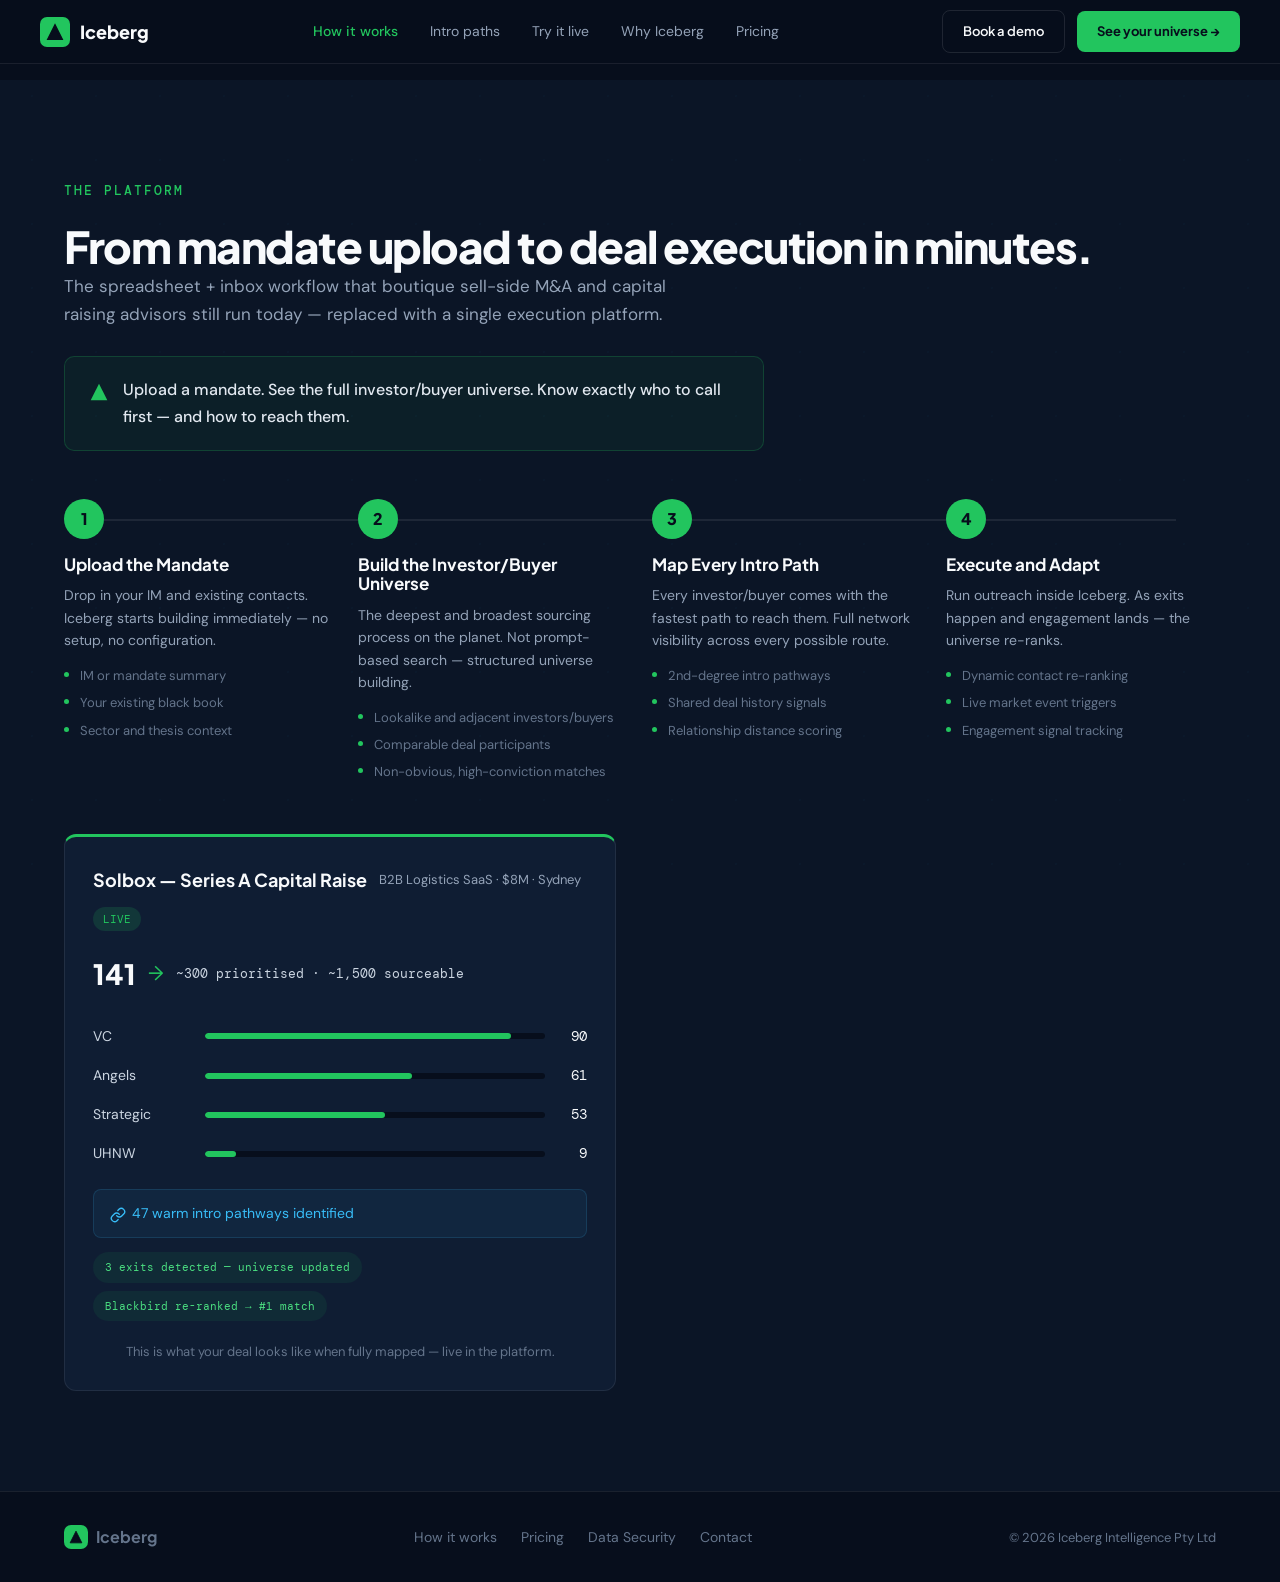
==== how-it-works.html @ 0b75c537 "Add files via upload" ====
<!DOCTYPE html>
<html lang="en">
<head>
<meta charset="UTF-8">
<meta name="viewport" content="width=device-width, initial-scale=1.0">
<title>How It Works — Iceberg</title>
<link rel="preconnect" href="https://fonts.googleapis.com">
<link rel="preconnect" href="https://fonts.gstatic.com" crossorigin>
<link href="https://fonts.googleapis.com/css2?family=Plus+Jakarta+Sans:ital,wght@0,300;0,400;0,500;0,600;0,700;0,800;1,700&family=DM+Sans:wght@300;400;500&family=DM+Mono:wght@400;500&display=swap" rel="stylesheet">
<link rel="stylesheet" href="styles.css">
</head>
<body>

<nav class="nav" id="nav">
  <div class="nav-inner">
    <a href="index.html" class="nav-logo">
      <div class="nav-logo-icon">
        <svg viewBox="0 0 24 24" fill="none" xmlns="http://www.w3.org/2000/svg">
          <path d="M12 2L2 22h20L12 2z" fill="#070E1C" stroke="#070E1C" stroke-width="1.5"/>
          <path d="M12 8L6 20h12L12 8z" fill="#070E1C"/>
        </svg>
      </div>
      Iceberg
    </a>
    <div class="nav-links">
      <a href="how-it-works.html" class="active">How it works</a>
      <a href="intro-paths.html">Intro paths</a>
      <a href="try-it-live.html">Try it live</a>
      <a href="why-iceberg.html">Why Iceberg</a>
      <a href="pricing.html">Pricing</a>
    </div>
    <div class="nav-ctas">
      <a href="#" class="btn-secondary">Book a demo</a>
      <a href="try-it-live.html" class="btn-primary">See your universe &rarr;</a>
    </div>
    <button class="nav-mobile-toggle" onclick="document.getElementById('nav').classList.toggle('mobile-open')">&#9776;</button>
  </div>
</nav>

<div style="padding-top:80px"></div>

<!-- ========== HOW IT WORKS ========== -->
<section class="how-it-works">
  <div class="container">
    <div class="section-label fade-up">THE PLATFORM</div>
    <h2 class="fade-up">From mandate upload to deal execution in minutes.</h2>
    <p class="how-sub fade-up">The spreadsheet + inbox workflow that boutique sell-side M&amp;A and capital raising advisors still run today &mdash; replaced with a single execution platform.</p>
    <div class="core-promise fade-up">
      <span class="core-promise-icon"><svg width="20" height="20" viewBox="0 0 24 24" fill="var(--green)" stroke="none"><polygon points="12,2 2,22 22,22"/></svg></span>
      <p>Upload a mandate. See the full investor/buyer universe. Know exactly who to call first &mdash; and how to reach them.</p>
    </div>
    <div class="steps-row">
      <div class="step-card fade-up">
        <div class="step-num">1</div>
        <h4>Upload the Mandate</h4>
        <p>Drop in your IM and existing contacts. Iceberg starts building immediately &mdash; no setup, no configuration.</p>
        <ul class="step-list">
          <li>IM or mandate summary</li>
          <li>Your existing black book</li>
          <li>Sector and thesis context</li>
        </ul>
      </div>
      <div class="step-card fade-up">
        <div class="step-num">2</div>
        <h4>Build the Investor/Buyer Universe</h4>
        <p>The deepest and broadest sourcing process on the planet. Not prompt-based search &mdash; structured universe building.</p>
        <ul class="step-list">
          <li>Lookalike and adjacent investors/buyers</li>
          <li>Comparable deal participants</li>
          <li>Non-obvious, high-conviction matches</li>
        </ul>
      </div>
      <div class="step-card fade-up">
        <div class="step-num">3</div>
        <h4>Map Every Intro Path</h4>
        <p>Every investor/buyer comes with the fastest path to reach them. Full network visibility across every possible route.</p>
        <ul class="step-list">
          <li>2nd-degree intro pathways</li>
          <li>Shared deal history signals</li>
          <li>Relationship distance scoring</li>
        </ul>
      </div>
      <div class="step-card fade-up">
        <div class="step-num">4</div>
        <h4>Execute and Adapt</h4>
        <p>Run outreach inside Iceberg. As exits happen and engagement lands &mdash; the universe re-ranks.</p>
        <ul class="step-list">
          <li>Dynamic contact re-ranking</li>
          <li>Live market event triggers</li>
          <li>Engagement signal tracking</li>
        </ul>
      </div>
    </div>

    <!-- Universe map card + video -->
    <div class="universe-split fade-up">
      <div class="universe-card">
        <div class="universe-card-header">
          <span class="universe-card-title">Solbox &mdash; Series A Capital Raise</span>
          <span class="universe-card-meta">B2B Logistics SaaS &middot; $8M &middot; Sydney</span>
          <span class="badge-live">LIVE</span>
        </div>
        <div class="universe-transform">
          <span class="universe-transform-num">141</span>
          <span class="universe-transform-arrow">&rarr;</span>
          <span class="universe-transform-result">~300 prioritised &middot; ~1,500 sourceable</span>
        </div>
        <div class="universe-table">
          <div class="universe-table-row">
            <span class="universe-table-type">VC</span>
            <div class="universe-table-bar"><div class="universe-table-bar-fill" style="width:90%"></div></div>
            <span class="universe-table-count">90</span>
          </div>
          <div class="universe-table-row">
            <span class="universe-table-type">Angels</span>
            <div class="universe-table-bar"><div class="universe-table-bar-fill" style="width:61%"></div></div>
            <span class="universe-table-count">61</span>
          </div>
          <div class="universe-table-row">
            <span class="universe-table-type">Strategic</span>
            <div class="universe-table-bar"><div class="universe-table-bar-fill" style="width:53%"></div></div>
            <span class="universe-table-count">53</span>
          </div>
          <div class="universe-table-row">
            <span class="universe-table-type">UHNW</span>
            <div class="universe-table-bar"><div class="universe-table-bar-fill" style="width:9%"></div></div>
            <span class="universe-table-count">9</span>
          </div>
        </div>
        <div class="universe-intro-callout"><svg width="16" height="16" viewBox="0 0 24 24" fill="none" stroke="var(--blue)" stroke-width="2" stroke-linecap="round" stroke-linejoin="round" style="display:inline;vertical-align:middle;margin-right:6px;"><path d="M10 13a5 5 0 0 0 7.54.54l3-3a5 5 0 0 0-7.07-7.07l-1.72 1.71"/><path d="M14 11a5 5 0 0 0-7.54-.54l-3 3a5 5 0 0 0 7.07 7.07l1.71-1.71"/></svg>47 warm intro pathways identified</div>
        <div class="universe-chips">
          <span class="universe-chip">3 exits detected &mdash; universe updated</span>
          <span class="universe-chip">Blackbird re-ranked &rarr; #1 match</span>
        </div>
        <p class="universe-card-caption">This is what your deal looks like when fully mapped &mdash; live in the platform.</p>
      </div>
      <div class="universe-split-video">
        <video autoplay muted loop playsinline>
          <source src="https://ik.imagekit.io/2z8yysunx/JRNY/Richard%20Property%20Advisers/Landing%20Page/Iceberg/videoplayback.mp4" type="video/mp4">
        </video>
      </div>
    </div>
  </div>
</section>

<footer class="footer">
  <div class="container">
    <div class="footer-inner">
      <div class="footer-logo">
        <div class="nav-logo-icon">
          <svg viewBox="0 0 24 24" fill="none" xmlns="http://www.w3.org/2000/svg">
            <path d="M12 2L2 22h20L12 2z" fill="#070E1C" stroke="#070E1C" stroke-width="1.5"/>
            <path d="M12 8L6 20h12L12 8z" fill="#070E1C"/>
          </svg>
        </div>
        Iceberg
      </div>
      <div class="footer-links">
        <a href="how-it-works.html">How it works</a>
        <a href="pricing.html">Pricing</a>
        <a href="#">Data Security</a>
        <a href="#">Contact</a>
      </div>
      <div class="footer-copy">&copy; 2026 Iceberg Intelligence Pty Ltd</div>
    </div>
  </div>
</footer>

<script src="main.js"></script>
</body>
</html>
---- styles.css ----
/* ========== RESET & BASE ========== */
*, *::before, *::after { box-sizing: border-box; margin: 0; padding: 0; }
html { scroll-behavior: smooth; }
body {
  font-family: 'DM Sans', sans-serif;
  background: #070E1C;
  color: #E2E8F0;
  font-weight: 400;
  line-height: 1.65;
  overflow-x: hidden;
  -webkit-font-smoothing: antialiased;
}

/* ========== DOT GRID OVERLAY ========== */
body::before {
  content: '';
  position: fixed;
  inset: 0;
  background-image: radial-gradient(rgba(56,189,248,0.025) 1px, transparent 1px);
  background-size: 64px 64px;
  pointer-events: none;
  z-index: 0;
}

/* ========== VARIABLES ========== */
:root {
  --bg-base: #070E1C;
  --bg-800: #0B1526;
  --bg-700: #0F1D33;
  --bg-600: #162640;
  --bg-500: #1E334F;
  --green: #22C55E;
  --green-light: #4ADE80;
  --blue: #38BDF8;
  --text-white: #F8FAFC;
  --text-100: #E2E8F0;
  --text-200: #CBD5E1;
  --text-300: #94A3B8;
  --text-400: #64748B;
  --border: rgba(255,255,255,0.08);
  --border-green: rgba(34,197,94,0.22);
  --max-w: 1200px;
  --section-py: 100px;
}

/* ========== TYPOGRAPHY ========== */
h1, h2, h3, h4, h5 {
  font-family: 'Plus Jakarta Sans', sans-serif;
  color: var(--text-white);
  line-height: 1.15;
}
h1 { font-size: clamp(36px, 5vw, 56px); font-weight: 800; letter-spacing: -2px; }
h2 { font-size: clamp(28px, 3.5vw, 44px); font-weight: 800; letter-spacing: -1.5px; }
h3 { font-size: clamp(20px, 2.5vw, 28px); font-weight: 700; letter-spacing: -1px; }
h4 { font-size: 20px; font-weight: 700; }

.section-label {
  font-family: 'DM Mono', monospace;
  font-size: 13px;
  font-weight: 500;
  letter-spacing: 2px;
  color: var(--green);
  text-transform: uppercase;
  margin-bottom: 20px;
}

.container {
  max-width: var(--max-w);
  margin: 0 auto;
  padding: 0 24px;
  position: relative;
  z-index: 1;
}

a { color: inherit; text-decoration: none; }

/* ========== BUTTONS ========== */
.btn-primary {
  display: inline-flex;
  align-items: center;
  gap: 8px;
  background: var(--green);
  color: var(--bg-base);
  font-family: 'Plus Jakarta Sans', sans-serif;
  font-weight: 700;
  font-size: 15px;
  padding: 14px 28px;
  border-radius: 8px;
  border: none;
  cursor: pointer;
  transition: background 0.2s, transform 0.15s;
}
.btn-primary:hover { background: var(--green-light); transform: translateY(-1px); }

.btn-secondary {
  display: inline-flex;
  align-items: center;
  gap: 8px;
  background: transparent;
  color: var(--text-white);
  font-family: 'Plus Jakarta Sans', sans-serif;
  font-weight: 600;
  font-size: 15px;
  padding: 14px 28px;
  border-radius: 8px;
  border: 1px solid rgba(255,255,255,0.1);
  cursor: pointer;
  transition: border-color 0.2s, background 0.2s;
}
.btn-secondary:hover { border-color: rgba(255,255,255,0.25); background: rgba(255,255,255,0.04); }

/* ========== ANIMATIONS ========== */
.fade-up {
  opacity: 0;
  transform: translateY(30px);
  transition: opacity 0.7s ease, transform 0.7s ease;
}
.fade-up.visible {
  opacity: 1;
  transform: translateY(0);
}

@keyframes bob {
  0%, 100% { transform: translateY(0); }
  50% { transform: translateY(-6px); }
}
.bob { animation: bob 3s ease-in-out infinite; }

@keyframes scroll-left {
  0% { transform: translateX(0); }
  100% { transform: translateX(-50%); }
}

@keyframes pulse-dots {
  0%, 100% { opacity: 0.3; }
  50% { opacity: 1; }
}

@keyframes build-bar {
  0% { width: 0; }
  100% { width: 85%; }
}

/* ========== 01 — NAV ========== */
.nav {
  position: fixed;
  top: 0;
  left: 0;
  right: 0;
  z-index: 100;
  padding: 0 24px;
  height: 64px;
  display: flex;
  align-items: center;
  background: rgba(7,14,28,0.92);
  backdrop-filter: blur(16px);
  -webkit-backdrop-filter: blur(16px);
  border-bottom: 1px solid var(--border);
  transition: background 0.3s;
}
.nav-inner {
  max-width: var(--max-w);
  margin: 0 auto;
  width: 100%;
  display: flex;
  align-items: center;
  justify-content: space-between;
}
.nav-logo {
  display: flex;
  align-items: center;
  gap: 10px;
  font-family: 'Plus Jakarta Sans', sans-serif;
  font-weight: 800;
  font-size: 18px;
  color: var(--text-white);
}
.nav-logo-icon {
  width: 30px;
  height: 30px;
  background: var(--green);
  border-radius: 7px;
  display: flex;
  align-items: center;
  justify-content: center;
}
.nav-logo-icon svg { width: 18px; height: 18px; }
.nav-links {
  display: flex;
  gap: 32px;
  align-items: center;
}
.nav-links a {
  font-size: 14px;
  font-weight: 400;
  color: var(--text-300);
  transition: color 0.2s;
}
.nav-links a:hover { color: var(--text-white); }
.nav-ctas {
  display: flex;
  gap: 12px;
  align-items: center;
}
.nav-ctas .btn-primary { padding: 10px 20px; font-size: 13px; }
.nav-ctas .btn-secondary { padding: 10px 20px; font-size: 13px; }

.nav-mobile-toggle {
  display: none;
  background: none;
  border: none;
  color: var(--text-white);
  font-size: 24px;
  cursor: pointer;
}

@media (max-width: 900px) {
  .nav-links, .nav-ctas { display: none; }
  .nav-mobile-toggle { display: block; }
  .nav.mobile-open .nav-links,
  .nav.mobile-open .nav-ctas {
    display: flex;
    flex-direction: column;
    position: absolute;
    top: 64px;
    left: 0;
    right: 0;
    background: rgba(7,14,28,0.98);
    padding: 24px;
    border-bottom: 1px solid var(--border);
  }
  .nav.mobile-open .nav-ctas { padding-top: 0; }
}

/* ========== 02 — HERO ========== */
.hero {
  padding: 140px 0 80px;
  position: relative;
  overflow: hidden;
  min-height: 100vh;
  display: flex;
  align-items: center;
}
.hero::before {
  content: '';
  position: absolute;
  top: -200px;
  right: -200px;
  width: 600px;
  height: 600px;
  background: radial-gradient(circle, rgba(56,189,248,0.08) 0%, transparent 70%);
  pointer-events: none;
}
.hero::after {
  content: '';
  position: absolute;
  bottom: -200px;
  left: -200px;
  width: 600px;
  height: 600px;
  background: radial-gradient(circle, rgba(34,197,94,0.06) 0%, transparent 70%);
  pointer-events: none;
}
.hero-grid {
  display: grid;
  grid-template-columns: 1fr 1fr;
  gap: 60px;
  align-items: start;
}
.hero-eyebrow {
  display: inline-flex;
  align-items: center;
  gap: 8px;
  font-family: 'DM Mono', monospace;
  font-size: 13px;
  font-weight: 500;
  color: var(--green);
  border: 1px solid var(--border-green);
  border-radius: 100px;
  padding: 8px 18px;
  margin-bottom: 28px;
}
.hero h1 .green { color: var(--green); }
.hero-brutal {
  border-left: 3px solid var(--green);
  padding-left: 20px;
  margin: 28px 0;
  font-size: 17px;
  font-weight: 500;
  color: var(--text-100);
  line-height: 1.6;
}
.hero-sub {
  color: var(--text-300);
  font-size: 16px;
  margin-bottom: 32px;
  max-width: 520px;
}
.hero-ctas {
  display: flex;
  gap: 16px;
  flex-wrap: wrap;
  margin-bottom: 36px;
}
.hero-stats {
  display: flex;
  gap: 40px;
  border-top: 1px solid var(--border);
  padding-top: 28px;
}
.hero-stat-value {
  font-family: 'Plus Jakarta Sans', sans-serif;
  font-weight: 800;
  font-size: 24px;
  color: var(--green);
}
.hero-stat-label {
  font-size: 13px;
  color: var(--text-400);
  margin-top: 4px;
}

/* Hero video */
.hero-video-wrap {
  background: var(--bg-700);
  border: 1px solid var(--border);
  border-radius: 12px;
  overflow: hidden;
}
.hero-video-chrome {
  display: flex;
  align-items: center;
  gap: 8px;
  padding: 12px 16px;
  background: var(--bg-800);
  border-bottom: 1px solid var(--border);
}
.hero-video-dots {
  display: flex;
  gap: 6px;
}
.hero-video-dots span {
  width: 10px;
  height: 10px;
  border-radius: 50%;
}
.hero-video-dots span:nth-child(1) { background: #EF4444; }
.hero-video-dots span:nth-child(2) { background: #F59E0B; }
.hero-video-dots span:nth-child(3) { background: #22C55E; }
.hero-video-chrome-label {
  font-family: 'DM Mono', monospace;
  font-size: 12px;
  color: var(--text-400);
  margin-left: 8px;
}
.hero-video-embed {
  position: relative;
  padding-bottom: 56.25%;
  height: 0;
}
.hero-video-embed iframe,
.hero-video-embed video {
  position: absolute;
  top: 0;
  left: 0;
  width: 100%;
  height: 100%;
  border: none;
  object-fit: cover;
}
.hero-video-caption {
  padding: 12px 16px;
  font-size: 13px;
  color: var(--text-400);
  background: var(--bg-800);
  border-top: 1px solid var(--border);
}

@media (max-width: 900px) {
  .hero-grid { grid-template-columns: 1fr; }
  .hero-stats { flex-direction: column; gap: 20px; }
  .hero { min-height: auto; padding: 120px 0 60px; }
}

/* ========== 03 — SOCIAL PROOF ========== */
.social-proof {
  background: var(--bg-800);
  padding: 40px 0;
  border-top: 1px solid var(--border);
  border-bottom: 1px solid var(--border);
}
.social-proof-grid {
  display: grid;
  grid-template-columns: repeat(4, 1fr);
  gap: 0;
  text-align: center;
}
.social-proof-item {
  padding: 16px 20px;
  border-right: 1px solid var(--border);
}
.social-proof-item:last-child { border-right: none; }
.social-proof-value {
  font-family: 'Plus Jakarta Sans', sans-serif;
  font-weight: 800;
  font-size: clamp(22px, 3vw, 32px);
  color: var(--green);
  letter-spacing: -1px;
}
.social-proof-label {
  font-size: 14px;
  color: var(--text-300);
  margin-top: 4px;
}

@media (max-width: 768px) {
  .social-proof-grid { grid-template-columns: repeat(2, 1fr); }
  .social-proof-item:nth-child(2) { border-right: none; }
  .social-proof-item:nth-child(1),
  .social-proof-item:nth-child(2) { border-bottom: 1px solid var(--border); }
}

/* ========== 04 — TRUST STRIP ========== */
.trust-strip {
  background: var(--bg-800);
  padding: 32px 0 40px;
  overflow: hidden;
}
.trust-strip-label {
  text-align: center;
  font-size: 20px;
  font-weight: 600;
  color: #ffffff;
  margin-bottom: 24px;
}
.trust-strip-track {
  display: flex;
  gap: 60px;
  animation: scroll-left 25s linear infinite;
  width: max-content;
}
.trust-strip-track span {
  font-family: 'Plus Jakarta Sans', sans-serif;
  font-weight: 600;
  font-size: 18px;
  color: var(--text-400);
  white-space: nowrap;
  opacity: 0.6;
}

/* ========== 05 — DEAL ASSISTANT ========== */
.deal-assistant {
  background: var(--bg-800);
  padding: var(--section-py) 0;
}
.deal-assistant-inner {
  max-width: 780px;
  margin: 0 auto;
  text-align: center;
}
.deal-assistant-inner h2 {
  margin-bottom: 16px;
}
.deal-assistant-sub {
  color: var(--text-200);
  font-size: 17px;
  margin-bottom: 8px;
}
.deal-assistant-note {
  font-size: 14px;
  color: var(--text-400);
  margin-bottom: 32px;
}
.deal-assistant-window {
  background: var(--bg-700);
  border: 1px solid var(--border);
  border-radius: 12px;
  overflow: hidden;
  text-align: left;
}
.deal-assistant-chrome {
  display: flex;
  align-items: center;
  gap: 8px;
  padding: 12px 16px;
  background: var(--bg-base);
  border-bottom: 1px solid var(--border);
}
.deal-assistant-chrome .dots { display: flex; gap: 6px; }
.deal-assistant-chrome .dots span {
  width: 10px; height: 10px; border-radius: 50%;
}
.deal-assistant-chrome .dots span:nth-child(1) { background: #EF4444; }
.deal-assistant-chrome .dots span:nth-child(2) { background: #F59E0B; }
.deal-assistant-chrome .dots span:nth-child(3) { background: #22C55E; }
.deal-assistant-chrome-label {
  font-family: 'DM Mono', monospace;
  font-size: 12px;
  color: var(--text-400);
  margin-left: 8px;
}
.deal-assistant-body {
  padding: 28px 24px;
}
.deal-assistant-body .prompt-label {
  font-family: 'Plus Jakarta Sans', sans-serif;
  font-weight: 700;
  font-size: 16px;
  color: var(--text-white);
  margin-bottom: 4px;
}
.deal-assistant-body .prompt-sub {
  font-size: 14px;
  color: var(--text-300);
  margin-bottom: 16px;
}
.deal-assistant-body textarea {
  width: 100%;
  min-height: 100px;
  background: var(--bg-base);
  border: 1px solid var(--border);
  border-radius: 8px;
  padding: 16px;
  color: var(--text-100);
  font-family: 'DM Sans', sans-serif;
  font-size: 15px;
  resize: vertical;
  outline: none;
  transition: border-color 0.2s;
}
.deal-assistant-body textarea:focus { border-color: var(--border-green); }
.deal-assistant-body textarea::placeholder { color: var(--text-400); }
.deal-chips {
  display: flex;
  gap: 8px;
  flex-wrap: wrap;
  margin: 16px 0 20px;
}
.deal-chip {
  font-family: 'DM Mono', monospace;
  font-size: 12px;
  font-weight: 500;
  padding: 6px 14px;
  border: 1px solid var(--border);
  border-radius: 100px;
  color: var(--text-200);
  cursor: pointer;
  transition: border-color 0.2s, background 0.2s;
  background: transparent;
}
.deal-chip:hover {
  border-color: var(--border-green);
  background: rgba(34,197,94,0.06);
}

/* Deal result */
.deal-result {
  display: none;
  margin-top: 24px;
  padding-top: 24px;
  border-top: 1px solid var(--border);
}
.deal-result.show { display: block; }
.deal-result-header {
  display: flex;
  align-items: center;
  gap: 12px;
  margin-bottom: 16px;
  flex-wrap: wrap;
}
.deal-result-title {
  font-family: 'Plus Jakarta Sans', sans-serif;
  font-weight: 700;
  font-size: 18px;
  color: var(--text-white);
}
.deal-result-meta {
  font-size: 13px;
  color: var(--text-300);
}
.deal-result-badge {
  font-family: 'DM Mono', monospace;
  font-size: 11px;
  padding: 3px 10px;
  border-radius: 100px;
  background: rgba(34,197,94,0.15);
  color: var(--green);
  font-weight: 500;
}
.deal-result-tags {
  display: flex;
  gap: 6px;
  flex-wrap: wrap;
  margin-bottom: 20px;
}
.deal-result-tag {
  font-family: 'DM Mono', monospace;
  font-size: 11px;
  padding: 4px 12px;
  border-radius: 100px;
  background: rgba(56,189,248,0.1);
  color: var(--blue);
}
.deal-result-table {
  width: 100%;
  margin-bottom: 20px;
}
.deal-result-table-row {
  display: flex;
  align-items: center;
  padding: 10px 0;
  border-bottom: 1px solid var(--border);
  gap: 12px;
}
.deal-result-table-type {
  width: 140px;
  font-size: 14px;
  color: var(--text-200);
  flex-shrink: 0;
}
.deal-result-table-bar {
  flex: 1;
  height: 6px;
  background: var(--bg-base);
  border-radius: 3px;
  overflow: hidden;
}
.deal-result-table-bar-fill {
  height: 100%;
  background: var(--green);
  border-radius: 3px;
  transition: width 1s ease;
}
.deal-result-table-count {
  width: 40px;
  text-align: right;
  font-family: 'DM Mono', monospace;
  font-size: 14px;
  color: var(--text-white);
  font-weight: 500;
}
.deal-result-totals {
  display: grid;
  grid-template-columns: repeat(4, 1fr);
  gap: 12px;
  margin-bottom: 20px;
}
.deal-result-total {
  background: var(--bg-base);
  border-radius: 8px;
  padding: 14px;
  text-align: center;
}
.deal-result-total-value {
  font-family: 'Plus Jakarta Sans', sans-serif;
  font-weight: 800;
  font-size: 22px;
  color: var(--text-white);
}
.deal-result-total-value.blue { color: var(--blue); }
.deal-result-total-value.green { color: var(--green); }
.deal-result-total-label {
  font-size: 11px;
  color: var(--text-400);
  margin-top: 4px;
  font-family: 'DM Mono', monospace;
}
.deal-result-note {
  background: rgba(34,197,94,0.06);
  border: 1px solid var(--border-green);
  border-radius: 8px;
  padding: 14px 18px;
  font-size: 14px;
  color: var(--text-200);
  margin-bottom: 20px;
  line-height: 1.6;
}
.deal-result-note strong { color: var(--green); font-weight: 600; }
.deal-result-ctas {
  display: flex;
  gap: 12px;
  flex-wrap: wrap;
}
.deal-loading {
  display: none;
  text-align: center;
  padding: 40px;
  color: var(--text-300);
}
.deal-loading.show { display: block; }
.deal-loading-dots span {
  display: inline-block;
  width: 8px;
  height: 8px;
  border-radius: 50%;
  background: var(--green);
  margin: 0 3px;
  animation: pulse-dots 1.2s ease-in-out infinite;
}
.deal-loading-dots span:nth-child(2) { animation-delay: 0.2s; }
.deal-loading-dots span:nth-child(3) { animation-delay: 0.4s; }

@media (max-width: 600px) {
  .deal-result-totals { grid-template-columns: repeat(2, 1fr); }
}

/* ========== 06 — EASY UPLOAD ========== */
.easy-upload {
  background: var(--bg-800);
  padding: var(--section-py) 0;
  border-top: 1px solid var(--border);
}
.easy-upload-grid {
  display: grid;
  grid-template-columns: 1fr 1fr;
  gap: 60px;
  align-items: center;
}
.upload-mock {
  background: var(--bg-700);
  border: 1px solid var(--border);
  border-radius: 12px;
  overflow: hidden;
  padding: 24px;
}
.upload-zone {
  border: 2px dashed var(--border-green);
  border-radius: 10px;
  padding: 32px;
  text-align: center;
  margin-bottom: 16px;
}
.upload-zone-text {
  color: var(--text-300);
  font-size: 14px;
}
.upload-zone-text strong { color: var(--green); }
.upload-zone-formats {
  font-family: 'DM Mono', monospace;
  font-size: 12px;
  color: var(--text-400);
  margin-top: 8px;
}
.upload-file-row {
  display: flex;
  align-items: center;
  gap: 12px;
  padding: 10px 14px;
  background: var(--bg-base);
  border-radius: 8px;
  margin-bottom: 8px;
  font-size: 13px;
}
.upload-file-icon { color: var(--text-400); }
.upload-file-name { color: var(--text-200); flex: 1; }
.upload-file-check { color: var(--green); font-weight: 700; }
.upload-building {
  display: flex;
  align-items: center;
  gap: 12px;
  padding: 14px;
  background: rgba(34,197,94,0.06);
  border: 1px solid var(--border-green);
  border-radius: 8px;
  margin-top: 12px;
}
.upload-building-bar {
  flex: 1;
  height: 4px;
  background: var(--bg-base);
  border-radius: 2px;
  overflow: hidden;
}
.upload-building-bar-fill {
  height: 100%;
  width: 85%;
  background: var(--green);
  border-radius: 2px;
  animation: build-bar 3s ease-out forwards;
}
.upload-building-text {
  font-family: 'DM Mono', monospace;
  font-size: 12px;
  color: var(--green);
  white-space: nowrap;
}
.upload-building-dots span {
  display: inline-block;
  width: 5px;
  height: 5px;
  border-radius: 50%;
  background: var(--green);
  margin: 0 2px;
  animation: pulse-dots 1.2s ease-in-out infinite;
}
.upload-building-dots span:nth-child(2) { animation-delay: 0.2s; }
.upload-building-dots span:nth-child(3) { animation-delay: 0.4s; }

.easy-upload-brutal {
  border-left: 3px solid var(--green);
  padding-left: 20px;
  margin: 20px 0;
  font-weight: 500;
  color: var(--text-100);
  font-size: 16px;
}
.easy-upload-body {
  color: var(--text-300);
  font-size: 15px;
  margin-bottom: 16px;
}
.easy-upload-steps {
  margin-top: 32px;
  position: relative;
  padding-left: 28px;
}
.easy-upload-steps::before {
  content: '';
  position: absolute;
  left: 10px;
  top: 20px;
  bottom: 20px;
  width: 2px;
  border-left: 2px dashed var(--border);
}
.easy-upload-step {
  margin-bottom: 24px;
  position: relative;
}
.easy-upload-step-icon {
  position: absolute;
  left: -28px;
  top: 0;
  font-size: 20px;
}
.easy-upload-step-title {
  font-family: 'Plus Jakarta Sans', sans-serif;
  font-weight: 700;
  font-size: 15px;
  color: var(--text-white);
  margin-bottom: 4px;
}
.easy-upload-step-desc {
  font-size: 14px;
  color: var(--text-300);
}

@media (max-width: 900px) {
  .easy-upload-grid { grid-template-columns: 1fr; }
}

/* ========== 07 — PROBLEM ========== */
.problem {
  background: var(--bg-base);
  padding: var(--section-py) 0;
}
.problem-grid {
  display: grid;
  grid-template-columns: 1fr 1fr;
  gap: 60px;
  align-items: start;
}
.problem h2 {
  margin-bottom: 24px;
}
.problem h2 .muted {
  font-style: italic;
  color: var(--text-300);
}
.accent-line {
  border-left: 3px solid var(--green);
  background: rgba(34,197,94,0.04);
  padding: 14px 20px;
  margin-bottom: 12px;
  border-radius: 0 8px 8px 0;
  font-weight: 500;
  font-size: 15px;
  color: var(--text-100);
}
.dimmer-context {
  background: var(--bg-700);
  border: 1px solid rgba(255,255,255,0.06);
  border-radius: 8px;
  padding: 18px 20px;
  font-size: 14px;
  color: var(--text-300);
  margin: 24px 0;
}
.problem-conclusion {
  color: var(--text-300);
  font-size: 15px;
  line-height: 1.7;
}

.stat-card {
  background: var(--bg-700);
  border: 1px solid var(--border);
  border-left: 3px solid var(--green);
  border-radius: 8px;
  padding: 24px;
  margin-bottom: 16px;
  transition: border-color 0.3s;
}
.stat-card:hover { border-color: var(--green); }
.stat-card-value {
  font-family: 'Plus Jakarta Sans', sans-serif;
  font-weight: 800;
  font-size: 36px;
  color: var(--green);
  letter-spacing: -1px;
  margin-bottom: 8px;
}
.stat-card-desc {
  font-size: 14px;
  color: var(--text-300);
  line-height: 1.6;
}

@media (max-width: 900px) {
  .problem-grid { grid-template-columns: 1fr; }
}

/* ========== 08 — USE CASES ========== */
.use-cases {
  background: var(--bg-800);
  padding: var(--section-py) 0;
}
.use-cases-grid {
  display: grid;
  grid-template-columns: repeat(3, 1fr);
  gap: 24px;
  margin-top: 40px;
}
.use-case-card {
  background: var(--bg-700);
  border: 1px solid var(--border);
  border-radius: 12px;
  padding: 32px 28px;
  transition: transform 0.3s, box-shadow 0.3s;
  position: relative;
  overflow: hidden;
}
.use-case-card::before {
  content: '';
  position: absolute;
  top: 0;
  left: 0;
  right: 0;
  height: 3px;
  background: transparent;
  transition: background 0.3s;
}
.use-case-card:hover {
  transform: translateY(-4px);
  box-shadow: 0 0 30px rgba(34,197,94,0.08);
}
.use-case-card:hover::before { background: var(--green); }
.use-case-icon { font-size: 28px; margin-bottom: 16px; }
.use-case-card h3 { margin-bottom: 12px; font-size: 20px; }
.use-case-card p {
  font-size: 14px;
  color: var(--text-300);
  line-height: 1.65;
  margin-bottom: 16px;
}
.use-case-tag {
  font-family: 'DM Mono', monospace;
  font-size: 11px;
  padding: 4px 12px;
  border-radius: 100px;
  border: 1px solid var(--border-green);
  color: var(--green);
  display: inline-block;
}

@media (max-width: 900px) {
  .use-cases-grid { grid-template-columns: 1fr; }
}

/* ========== 09 — THE STACK ========== */
.the-stack {
  background: var(--bg-base);
  padding: var(--section-py) 0;
}
.stack-table {
  background: var(--bg-700);
  border: 1px solid var(--border);
  border-radius: 12px;
  overflow: hidden;
  margin-top: 36px;
}
.stack-row {
  display: grid;
  grid-template-columns: 60px 120px 1fr 200px;
  gap: 20px;
  padding: 24px 28px;
  align-items: center;
  border-bottom: 1px solid var(--border);
}
.stack-row:last-child { border-bottom: none; }
.stack-row.highlighted {
  background: rgba(34,197,94,0.05);
  border-top: 1px solid var(--border-green);
  border-bottom: 1px solid var(--border-green);
}
.stack-num {
  font-family: 'DM Mono', monospace;
  font-size: 13px;
  color: var(--text-400);
}
.stack-stage {
  font-family: 'Plus Jakarta Sans', sans-serif;
  font-weight: 700;
  font-size: 15px;
  color: var(--text-white);
}
.stack-desc {
  font-size: 14px;
  color: var(--text-300);
}
.stack-platforms {
  font-family: 'DM Mono', monospace;
  font-size: 13px;
  color: var(--text-400);
  text-align: right;
}
.stack-platforms .iceberg-mark {
  color: var(--green);
  font-weight: 500;
}

@media (max-width: 768px) {
  .stack-row {
    grid-template-columns: 1fr;
    gap: 8px;
  }
  .stack-platforms { text-align: left; }
}

/* ========== 10 — HOW IT WORKS ========== */
.how-it-works {
  background: var(--bg-800);
  padding: var(--section-py) 0;
}
.how-sub {
  color: var(--text-300);
  font-size: 17px;
  margin-bottom: 28px;
  max-width: 640px;
}
.core-promise {
  background: rgba(34,197,94,0.06);
  border: 1px solid var(--border-green);
  border-radius: 10px;
  padding: 20px 24px;
  display: flex;
  align-items: flex-start;
  gap: 14px;
  margin-bottom: 48px;
  max-width: 700px;
}
.core-promise-icon {
  color: var(--green);
  font-size: 20px;
  flex-shrink: 0;
  margin-top: 2px;
}
.core-promise p {
  font-weight: 500;
  font-size: 16px;
  color: var(--text-100);
}

.steps-row {
  display: grid;
  grid-template-columns: repeat(4, 1fr);
  gap: 24px;
  position: relative;
  margin-bottom: 48px;
}
.steps-row::before {
  content: '';
  position: absolute;
  top: 20px;
  left: 40px;
  right: 40px;
  height: 2px;
  background: var(--border);
}
.step-card { position: relative; }
.step-num {
  width: 40px;
  height: 40px;
  border-radius: 50%;
  background: var(--green);
  color: var(--bg-base);
  font-family: 'Plus Jakarta Sans', sans-serif;
  font-weight: 800;
  font-size: 16px;
  display: flex;
  align-items: center;
  justify-content: center;
  margin-bottom: 16px;
  position: relative;
  z-index: 2;
}
.step-card h4 { margin-bottom: 10px; font-size: 17px; }
.step-card p {
  font-size: 14px;
  color: var(--text-300);
  line-height: 1.6;
  margin-bottom: 8px;
}
.step-list {
  list-style: none;
  margin-top: 10px;
}
.step-list li {
  font-size: 13px;
  color: var(--text-400);
  padding: 3px 0;
  padding-left: 16px;
  position: relative;
}
.step-list li::before {
  content: '';
  position: absolute;
  left: 0;
  top: 10px;
  width: 5px;
  height: 5px;
  border-radius: 50%;
  background: var(--green);
}

/* Universe map card */
/* Universe split layout */
.universe-split {
  display: grid;
  grid-template-columns: 1fr 1fr;
  gap: 48px;
  align-items: center;
  margin-top: 48px;
}
.universe-split-video {
  display: flex;
  align-items: center;
  border-radius: 12px;
  overflow: hidden;
}
.universe-split-video video {
  width: 100%;
  height: auto;
  border: none;
  border-radius: 12px;
}
@media (max-width: 900px) {
  .universe-split { grid-template-columns: 1fr; }
}
.universe-card {
  background: var(--bg-700);
  border: 1px solid var(--border);
  border-top: 3px solid var(--green);
  border-radius: 12px;
  padding: 28px;
}
.universe-card-header {
  display: flex;
  align-items: center;
  gap: 12px;
  margin-bottom: 20px;
  flex-wrap: wrap;
}
.universe-card-title {
  font-family: 'Plus Jakarta Sans', sans-serif;
  font-weight: 700;
  font-size: 18px;
  color: var(--text-white);
}
.universe-card-meta {
  font-size: 13px;
  color: var(--text-300);
}
.badge-live {
  font-family: 'DM Mono', monospace;
  font-size: 11px;
  padding: 3px 10px;
  border-radius: 100px;
  background: rgba(34,197,94,0.15);
  color: var(--green);
}
.universe-transform {
  display: flex;
  align-items: center;
  gap: 12px;
  margin-bottom: 20px;
  flex-wrap: wrap;
}
.universe-transform-num {
  font-family: 'Plus Jakarta Sans', sans-serif;
  font-weight: 800;
  font-size: 28px;
  color: var(--text-white);
}
.universe-transform-arrow { color: var(--green); font-size: 20px; }
.universe-transform-result {
  font-family: 'DM Mono', monospace;
  font-size: 13px;
  color: var(--text-200);
}
.universe-table { margin-bottom: 16px; }
.universe-table-row {
  display: flex;
  align-items: center;
  padding: 8px 0;
  gap: 12px;
}
.universe-table-type {
  width: 100px;
  font-size: 14px;
  color: var(--text-200);
}
.universe-table-bar {
  flex: 1;
  height: 6px;
  background: var(--bg-base);
  border-radius: 3px;
  overflow: hidden;
}
.universe-table-bar-fill {
  height: 100%;
  background: var(--green);
  border-radius: 3px;
}
.universe-table-count {
  width: 30px;
  font-family: 'DM Mono', monospace;
  font-size: 14px;
  color: var(--text-white);
  text-align: right;
}
.universe-intro-callout {
  background: rgba(56,189,248,0.06);
  border: 1px solid rgba(56,189,248,0.15);
  border-radius: 8px;
  padding: 12px 16px;
  font-size: 14px;
  color: var(--blue);
  margin-bottom: 14px;
}
.universe-chips {
  display: flex;
  gap: 8px;
  flex-wrap: wrap;
}
.universe-chip {
  font-family: 'DM Mono', monospace;
  font-size: 11px;
  padding: 6px 12px;
  border-radius: 100px;
  background: rgba(34,197,94,0.08);
  color: var(--green-light);
  animation: bob 4s ease-in-out infinite;
}
.universe-chip:nth-child(2) { animation-delay: 1s; }
.universe-card-caption {
  text-align: center;
  font-size: 13px;
  color: var(--text-400);
  margin-top: 20px;
}

@media (max-width: 768px) {
  .steps-row { grid-template-columns: 1fr; }
  .steps-row::before { display: none; }
}

/* ========== 11 — INTRO PATHS ========== */
.intro-paths {
  background: var(--bg-base);
  padding: var(--section-py) 0;
}
.intro-paths-grid {
  display: grid;
  grid-template-columns: 1fr 1fr;
  gap: 60px;
  align-items: start;
}
.intro-paths .brutal-sub {
  border-left: 3px solid var(--green);
  padding-left: 20px;
  font-weight: 600;
  font-size: 16px;
  color: var(--text-100);
  margin: 20px 0;
}
.intro-paths-body {
  font-size: 15px;
  color: var(--text-300);
  line-height: 1.7;
  margin-bottom: 20px;
}
.intro-callout {
  background: rgba(34,197,94,0.06);
  border: 1px solid var(--border-green);
  border-radius: 8px;
  padding: 16px 20px;
  font-size: 14px;
  color: var(--text-200);
  line-height: 1.6;
}

.pathway-card {
  background: var(--bg-700);
  border: 1px solid var(--border);
  border-radius: 10px;
  padding: 20px;
  margin-bottom: 14px;
  transition: border-color 0.3s;
}
.pathway-card.active {
  border-color: rgba(56,189,248,0.3);
  background: var(--bg-600);
}
.pathway-card-header {
  display: flex;
  align-items: center;
  justify-content: space-between;
  margin-bottom: 12px;
}
.pathway-card-name {
  font-family: 'Plus Jakarta Sans', sans-serif;
  font-weight: 700;
  font-size: 15px;
  color: var(--text-white);
}
.pathway-card-role {
  font-size: 13px;
  color: var(--text-300);
}
.pathway-card-score {
  font-family: 'DM Mono', monospace;
  font-size: 14px;
  font-weight: 500;
  color: var(--blue);
  background: rgba(56,189,248,0.1);
  padding: 4px 10px;
  border-radius: 100px;
}
.pathway-card-route {
  background: rgba(56,189,248,0.05);
  border: 1px solid rgba(56,189,248,0.12);
  border-radius: 8px;
  padding: 12px 14px;
  font-size: 13px;
  color: var(--text-200);
  line-height: 1.5;
}
.pathway-footer {
  text-align: center;
  font-family: 'DM Mono', monospace;
  font-size: 13px;
  color: var(--blue);
  margin-top: 16px;
}

@media (max-width: 900px) {
  .intro-paths-grid { grid-template-columns: 1fr; }
}

/* ========== 12 — INTELLIGENCE LAYER ========== */
.intelligence {
  background: var(--bg-800);
  padding: var(--section-py) 0;
}
.intelligence-grid {
  display: grid;
  grid-template-columns: 1fr 1fr;
  gap: 60px;
  align-items: start;
}
.intelligence .brutal-sub {
  border-left: 3px solid var(--green);
  padding-left: 20px;
  font-weight: 600;
  font-size: 16px;
  color: var(--text-100);
  margin: 20px 0;
}
.intelligence-body {
  font-size: 15px;
  color: var(--text-300);
  line-height: 1.7;
  margin-bottom: 16px;
}
.compound-list { margin-top: 24px; }
.compound-item {
  display: flex;
  gap: 12px;
  align-items: flex-start;
  margin-bottom: 16px;
}
.compound-item-icon { font-size: 20px; flex-shrink: 0; }
.compound-item-text {
  font-size: 14px;
  color: var(--text-200);
}

/* Enriched contact card */
.enriched-card {
  background: var(--bg-700);
  border: 1px solid var(--border);
  border-radius: 12px;
  overflow: hidden;
  position: relative;
}
.enriched-card::before {
  content: '';
  position: absolute;
  top: 0;
  left: 0;
  right: 0;
  height: 3px;
  background: linear-gradient(90deg, var(--green), var(--green-light));
}
.enriched-card-header {
  padding: 24px 24px 16px;
  display: flex;
  align-items: center;
  gap: 16px;
}
.enriched-avatar {
  width: 48px;
  height: 48px;
  border-radius: 50%;
  background: linear-gradient(135deg, var(--green), var(--green-light));
  display: flex;
  align-items: center;
  justify-content: center;
  font-family: 'Plus Jakarta Sans', sans-serif;
  font-weight: 800;
  font-size: 16px;
  color: var(--bg-base);
}
.enriched-name {
  font-family: 'Plus Jakarta Sans', sans-serif;
  font-weight: 700;
  font-size: 17px;
  color: var(--text-white);
}
.enriched-role {
  font-size: 13px;
  color: var(--text-300);
}
.enriched-score {
  margin-left: auto;
  font-family: 'DM Mono', monospace;
  font-size: 16px;
  font-weight: 500;
  color: var(--blue);
  background: rgba(56,189,248,0.1);
  padding: 6px 14px;
  border-radius: 100px;
}
.enriched-data-grid {
  display: grid;
  grid-template-columns: repeat(3, 1fr);
  gap: 1px;
  background: var(--border);
  margin: 0 24px;
  border-radius: 8px;
  overflow: hidden;
}
.enriched-data-cell {
  background: var(--bg-700);
  padding: 14px;
}
.enriched-data-label {
  font-family: 'DM Mono', monospace;
  font-size: 10px;
  color: var(--text-400);
  text-transform: uppercase;
  letter-spacing: 1px;
  margin-bottom: 4px;
}
.enriched-data-value {
  font-size: 13px;
  color: var(--text-100);
  font-weight: 500;
}
.enriched-data-value.blue { color: var(--blue); }
.enriched-why {
  margin: 16px 24px 24px;
  background: rgba(34,197,94,0.06);
  border: 1px solid var(--border-green);
  border-radius: 8px;
  padding: 16px;
}
.enriched-why-label {
  font-family: 'DM Mono', monospace;
  font-size: 11px;
  color: var(--green);
  margin-bottom: 8px;
}
.enriched-why-body {
  font-size: 13px;
  color: var(--text-200);
  line-height: 1.6;
}

@media (max-width: 900px) {
  .intelligence-grid { grid-template-columns: 1fr; }
  .enriched-data-grid { grid-template-columns: repeat(2, 1fr); }
}

/* ========== 13 — DYNAMIC RE-RANKING ========== */
.reranking {
  background: var(--bg-base);
  padding: var(--section-py) 0;
}
.reranking-grid {
  display: grid;
  grid-template-columns: 1fr 1fr;
  gap: 60px;
  align-items: start;
}
.reranking .brutal-sub {
  border-left: 3px solid var(--green);
  padding-left: 20px;
  font-weight: 600;
  font-size: 16px;
  color: var(--text-100);
  margin: 20px 0;
}
.reranking-body {
  font-size: 15px;
  color: var(--text-300);
  line-height: 1.7;
  margin-bottom: 24px;
}
.trigger-list { margin-top: 20px; }
.trigger-item {
  display: flex;
  gap: 12px;
  align-items: flex-start;
  margin-bottom: 14px;
}
.trigger-item-icon { font-size: 18px; flex-shrink: 0; }
.trigger-item-text { font-size: 14px; color: var(--text-200); }

/* Ranked feed */
.ranked-feed {
  display: flex;
  flex-direction: column;
  gap: 10px;
}
.ranked-contact {
  background: var(--bg-700);
  border: 1px solid var(--border);
  border-radius: 10px;
  padding: 16px 18px;
  display: flex;
  align-items: center;
  gap: 14px;
  transition: border-color 0.3s;
}
.ranked-contact.top {
  border-color: var(--border-green);
  background: rgba(34,197,94,0.04);
}
.ranked-num {
  font-family: 'Plus Jakarta Sans', sans-serif;
  font-weight: 800;
  font-size: 18px;
  color: var(--text-400);
  width: 28px;
  flex-shrink: 0;
}
.ranked-contact.top .ranked-num { color: var(--green); }
.ranked-info { flex: 1; min-width: 0; }
.ranked-name {
  font-family: 'Plus Jakarta Sans', sans-serif;
  font-weight: 700;
  font-size: 14px;
  color: var(--text-white);
}
.ranked-meta {
  font-size: 12px;
  color: var(--text-400);
  white-space: nowrap;
  overflow: hidden;
  text-overflow: ellipsis;
}
.ranked-signal {
  font-family: 'DM Mono', monospace;
  font-size: 11px;
  padding: 4px 10px;
  border-radius: 100px;
  white-space: nowrap;
  flex-shrink: 0;
}
.ranked-signal.blue { background: rgba(56,189,248,0.12); color: var(--blue); }
.ranked-signal.green { background: rgba(34,197,94,0.12); color: var(--green); }
.ranked-signal.amber { background: rgba(245,158,11,0.12); color: #F59E0B; }
.ranked-more {
  border: 1px dashed var(--border);
  border-radius: 10px;
  padding: 14px;
  text-align: center;
  font-family: 'DM Mono', monospace;
  font-size: 13px;
  color: var(--text-400);
}

@media (max-width: 900px) {
  .reranking-grid { grid-template-columns: 1fr; }
}

/* ========== 14 — NETWORK EFFECT / FOMO ========== */
.fomo {
  background: var(--bg-800);
  padding: var(--section-py) 0;
}
.fomo-grid {
  display: grid;
  grid-template-columns: 1fr 1fr;
  gap: 60px;
  align-items: start;
}
.fomo h2 .green-italic {
  font-style: italic;
  color: var(--green);
}
.fomo-body {
  font-size: 15px;
  color: var(--text-300);
  line-height: 1.7;
  margin-bottom: 16px;
}
.fomo-statement {
  background: var(--bg-600);
  border: 1px solid var(--border-green);
  border-left: 3px solid var(--green);
  border-radius: 8px;
  padding: 20px;
  margin-top: 24px;
  font-weight: 500;
  font-size: 15px;
  color: var(--text-100);
  line-height: 1.6;
}
.fomo-statement .fomo-highlight { color: var(--green); }

.stage-card {
  background: var(--bg-700);
  border: 1px solid var(--border);
  border-radius: 10px;
  padding: 24px;
  margin-bottom: 14px;
}
.stage-card-header {
  display: flex;
  align-items: center;
  gap: 12px;
  margin-bottom: 12px;
}
.stage-icon {
  width: 36px;
  height: 36px;
  border-radius: 50%;
  display: flex;
  align-items: center;
  justify-content: center;
  font-size: 14px;
  font-family: 'DM Mono', monospace;
  font-weight: 500;
  color: var(--bg-base);
}
.stage-icon.s1 { background: rgba(34,197,94,0.3); color: var(--green); }
.stage-icon.s2 { background: rgba(34,197,94,0.65); }
.stage-icon.s3 { background: var(--green); }
.stage-label {
  font-family: 'Plus Jakarta Sans', sans-serif;
  font-weight: 700;
  font-size: 15px;
  color: var(--text-white);
}
.stage-card p {
  font-size: 14px;
  color: var(--text-300);
  line-height: 1.6;
}

@media (max-width: 900px) {
  .fomo-grid { grid-template-columns: 1fr; }
}

/* ========== 15 — WHY ICEBERG ========== */
.why-iceberg {
  background: var(--bg-800);
  padding: var(--section-py) 0;
  border-top: 1px solid var(--border);
}
.why-question {
  font-size: 18px;
  font-style: italic;
  color: var(--text-300);
  margin-bottom: 24px;
  max-width: 700px;
}
.why-iceberg .why-sub {
  font-size: 16px;
  color: var(--text-300);
  margin-bottom: 16px;
  max-width: 700px;
}
.tool-strip {
  display: flex;
  align-items: center;
  gap: 12px;
  flex-wrap: wrap;
  margin-bottom: 40px;
}
.tool-pill {
  font-family: 'DM Mono', monospace;
  font-size: 14px;
  padding: 10px 20px;
  border-radius: 10px;
  border: 1px solid var(--border);
  color: var(--text-400);
  background: var(--bg-700);
  text-decoration: line-through;
  opacity: 0.6;
  transition: opacity 0.3s;
}
.tool-pill:hover {
  opacity: 0.9;
}
.tool-pill.vs {
  border: none;
  background: none;
  color: var(--text-400);
  font-weight: 700;
  font-size: 16px;
  text-decoration: none;
  opacity: 1;
  letter-spacing: 2px;
  text-transform: uppercase;
}
.tool-pill.iceberg {
  border-color: var(--green);
  color: var(--green);
  background: rgba(34,197,94,0.08);
  text-decoration: none;
  opacity: 1;
  font-weight: 600;
  font-size: 16px;
  padding: 12px 28px;
  box-shadow: 0 0 20px rgba(34,197,94,0.15);
}

.comparison-grid {
  display: grid;
  grid-template-columns: 1fr 1fr;
  gap: 28px;
  margin-bottom: 40px;
}
.comparison-card {
  background: var(--bg-700);
  border: 1px solid var(--border);
  border-radius: 16px;
  overflow: hidden;
  transition: transform 0.4s ease, box-shadow 0.4s ease, border-color 0.4s ease;
  position: relative;
}
.comparison-card:hover {
  transform: translateY(-6px);
  box-shadow: 0 20px 50px rgba(0,0,0,0.3);
  border-color: rgba(34,197,94,0.3);
}
.comparison-card-title {
  font-family: 'Plus Jakarta Sans', sans-serif;
  font-weight: 700;
  font-size: 17px;
  color: var(--text-white);
  padding: 22px 24px 14px;
  background: linear-gradient(135deg, rgba(34,197,94,0.04), transparent);
}
.comparison-card-title span { color: var(--text-300); font-weight: 400; font-size: 14px; }
.comparison-columns {
  display: grid;
  grid-template-columns: 1fr 1fr;
}
.comparison-col {
  padding: 18px 22px;
}
.comparison-col.theirs {
  border-right: 1px solid var(--border);
  background: rgba(239,68,68,0.02);
}
.comparison-col-label {
  font-family: 'DM Mono', monospace;
  font-size: 11px;
  letter-spacing: 1.5px;
  color: var(--text-400);
  text-transform: uppercase;
  margin-bottom: 12px;
  padding-bottom: 8px;
  border-bottom: 1px solid var(--border);
}
.comparison-col.theirs .comparison-col-label { color: rgba(239,68,68,0.6); }
.comparison-col.iceberg-col .comparison-col-label { color: var(--green); border-bottom-color: rgba(34,197,94,0.2); }
.comparison-col.iceberg-col {
  background: rgba(34,197,94,0.03);
}
.comparison-col ul {
  list-style: none;
}
.comparison-col ul li {
  font-size: 13px;
  color: var(--text-300);
  padding: 6px 0;
  padding-left: 20px;
  position: relative;
  line-height: 1.55;
}
.comparison-col ul li::before {
  content: '✕';
  position: absolute;
  left: 0;
  top: 6px;
  font-size: 10px;
  color: rgba(239,68,68,0.5);
}
.comparison-col.iceberg-col ul li { color: var(--text-100); font-weight: 500; }
.comparison-col.iceberg-col ul li::before { content: '✓'; color: var(--green); font-weight: 700; font-size: 12px; }
.comparison-punchline {
  padding: 16px 24px;
  border-top: 1px solid rgba(34,197,94,0.15);
  background: rgba(34,197,94,0.04);
  font-size: 14px;
  font-weight: 500;
  color: var(--green);
  display: flex;
  align-items: center;
  gap: 8px;
}

/* ========== DIFF SPLIT (Intro Paths - Cold vs Warm) ========== */
.diff-split {
  display: grid;
  grid-template-columns: 1fr 1fr;
  gap: 60px;
  align-items: center;
}
.diff-split-text .section-label { margin-bottom: 12px; }
.diff-split-text h2 { margin-bottom: 32px; }
.diff-compare-block {
  padding: 20px;
  border-radius: 12px;
  margin-bottom: 20px;
}
.diff-compare-block h4 {
  font-family: 'Plus Jakarta Sans', sans-serif;
  font-size: 15px;
  font-weight: 700;
  margin-bottom: 12px;
}
.diff-compare-block h4 span { color: var(--text-400); font-weight: 400; font-size: 13px; }
.diff-compare-block ul { list-style: none; }
.diff-compare-block ul li {
  font-size: 13px;
  padding: 5px 0;
  padding-left: 20px;
  position: relative;
  line-height: 1.55;
}
.diff-compare-block ul li::before {
  position: absolute;
  left: 0;
  top: 5px;
  font-size: 10px;
}
.diff-cold {
  background: rgba(239,68,68,0.04);
  border: 1px solid rgba(239,68,68,0.1);
}
.diff-cold h4 { color: rgba(239,68,68,0.7); }
.diff-cold ul li { color: var(--text-400); }
.diff-cold ul li::before { content: '✕'; color: rgba(239,68,68,0.5); }
.diff-warm {
  background: rgba(34,197,94,0.04);
  border: 1px solid rgba(34,197,94,0.15);
}
.diff-warm h4 { color: var(--green); }
.diff-warm ul li { color: var(--text-100); font-weight: 500; }
.diff-warm ul li::before { content: '✓'; color: var(--green); font-weight: 700; font-size: 12px; }
.diff-punchline {
  margin-top: 14px;
  padding-top: 14px;
  border-top: 1px solid rgba(34,197,94,0.15);
  font-size: 14px;
  font-weight: 600;
  color: var(--green);
  display: flex;
  align-items: center;
  gap: 8px;
}
.diff-split-visual {
  position: relative;
}
.diff-image-wrap {
  position: relative;
  border-radius: 16px;
  overflow: hidden;
  aspect-ratio: 5/6;
}
.diff-image-wrap img {
  width: 100%;
  height: 100%;
  object-fit: cover;
  display: block;
  filter: brightness(0.6) saturate(0.8);
}
.diff-image-overlay {
  position: absolute;
  inset: 0;
  background: linear-gradient(180deg, rgba(7,14,28,0.3) 0%, rgba(7,14,28,0.7) 100%);
  pointer-events: none;
}
@keyframes float-icon {
  0%, 100% { transform: translateY(0) rotate(0deg); }
  50% { transform: translateY(-16px) rotate(3deg); }
}
.diff-float-icon {
  position: absolute;
  width: 96px;
  height: 96px;
  border-radius: 24px;
  background: rgba(15,29,51,0.92);
  border: 1px solid rgba(255,255,255,0.12);
  backdrop-filter: blur(12px);
  display: flex;
  align-items: center;
  justify-content: center;
  box-shadow: 0 20px 50px rgba(0,0,0,0.5), 0 0 0 1px rgba(34,197,94,0.1), 0 0 30px rgba(34,197,94,0.05);
  animation: float-icon 4s ease-in-out infinite;
  animation-delay: var(--float-delay, 0s);
  z-index: 2;
}
.diff-float-icon svg { width: 44px; height: 44px; }
.diff-float-1 { top: -12%; left: -22%; }
.diff-float-2 { top: 8%; right: -20%; }
.diff-float-3 { top: 45%; left: -24%; }
.diff-float-4 { bottom: 14%; right: -22%; }
.diff-float-5 { bottom: -10%; left: 16%; }
@media (max-width: 900px) {
  .diff-split { grid-template-columns: 1fr; gap: 40px; }
}

/* ========== STORYTELLING COMPARISON SECTIONS ========== */
.story-section {
  padding: 40px 0;
  overflow: hidden;
}
.story-row {
  display: grid;
  grid-template-columns: 1fr 1fr;
  gap: 28px;
}
.story-card {
  background: var(--bg-700);
  border: 1px solid var(--border);
  border-radius: 16px;
  overflow: hidden;
  transition: transform 0.5s cubic-bezier(0.16, 1, 0.3, 1), box-shadow 0.5s ease, border-color 0.5s ease;
}
.story-card:hover {
  transform: translateY(-6px);
  box-shadow: 0 24px 60px rgba(0,0,0,0.35);
  border-color: rgba(34,197,94,0.25);
}
.story-card-header {
  display: flex;
  align-items: center;
  gap: 16px;
  padding: 24px 24px 16px;
  background: linear-gradient(135deg, rgba(34,197,94,0.05), transparent);
}
.story-num-text {
  font-family: 'Plus Jakarta Sans', sans-serif;
  font-size: 36px;
  font-weight: 800;
  background: linear-gradient(135deg, var(--green), var(--blue));
  -webkit-background-clip: text;
  -webkit-text-fill-color: transparent;
  background-clip: text;
  line-height: 1;
  flex-shrink: 0;
}
.story-card-title {
  font-family: 'Plus Jakarta Sans', sans-serif;
  font-size: 18px;
  font-weight: 700;
  color: var(--text-white);
  margin-bottom: 2px;
}
.story-subtitle {
  font-size: 13px;
  color: var(--text-300);
  font-weight: 400;
}
.story-card-columns {
  display: grid;
  grid-template-columns: 1fr 1fr;
}
.story-card-col {
  padding: 16px 20px;
}
.story-card-col.story-theirs {
  border-right: 1px solid var(--border);
  background: rgba(239,68,68,0.02);
}
.story-card-col.story-ours {
  background: rgba(34,197,94,0.03);
}
.story-side-label {
  font-family: 'DM Mono', monospace;
  font-size: 10px;
  letter-spacing: 1.5px;
  text-transform: uppercase;
  margin-bottom: 14px;
  padding-bottom: 8px;
  border-bottom: 1px solid var(--border);
}
.story-theirs .story-side-label {
  color: rgba(239,68,68,0.6);
}
.story-ours .story-side-label {
  color: var(--green);
  border-bottom-color: rgba(34,197,94,0.2);
}
.story-pain-stack,
.story-win-stack {
  display: flex;
  flex-direction: column;
  gap: 0;
}
.story-pain-item,
.story-win-item {
  display: flex;
  align-items: flex-start;
  gap: 10px;
  padding: 8px 0;
  font-size: 13px;
  line-height: 1.55;
  opacity: 0;
  transform: translateY(12px);
  transition: opacity 0.5s ease, transform 0.5s ease;
  transition-delay: calc(var(--delay) * 0.1s);
}
.story-pain-item.visible,
.story-win-item.visible {
  opacity: 1;
  transform: translateY(0);
}
.story-pain-icon {
  color: rgba(239,68,68,0.5);
  font-size: 11px;
  margin-top: 3px;
  flex-shrink: 0;
}
.story-pain-item span:last-child {
  color: var(--text-400);
}
.story-win-icon {
  color: var(--green);
  font-size: 12px;
  font-weight: 700;
  margin-top: 2px;
  flex-shrink: 0;
}
.story-win-item span:last-child {
  color: var(--text-100);
  font-weight: 500;
}
.story-card-punchline {
  padding: 16px 24px;
  border-top: 1px solid rgba(34,197,94,0.15);
  background: rgba(34,197,94,0.04);
  position: relative;
}
.story-card-punchline .story-punchline-line {
  position: absolute;
  top: 0;
  left: 0;
  width: 100%;
  height: 2px;
  background: linear-gradient(90deg, var(--green), transparent);
  transform: scaleX(0);
  transform-origin: left;
  transition: transform 0.8s cubic-bezier(0.16, 1, 0.3, 1);
}
.story-card:hover .story-card-punchline .story-punchline-line {
  transform: scaleX(1);
}
.story-card-punchline p {
  font-size: 14px;
  font-weight: 500;
  color: var(--green);
  line-height: 1.5;
}

@media (max-width: 900px) {
  .story-row { grid-template-columns: 1fr; }
}
@media (max-width: 600px) {
  .story-card-columns { grid-template-columns: 1fr; }
  .story-card-col.story-theirs { border-right: none; border-bottom: 1px solid var(--border); }
}

/* ========== JOURNEY STORYTELLING ========== */
.journey-section {
  padding: 40px 0 80px;
}
.journey-timeline {
  position: relative;
  max-width: 900px;
  margin: 0 auto;
}
.journey-line {
  position: absolute;
  left: 28px;
  top: 0;
  bottom: 0;
  width: 2px;
  background: linear-gradient(180deg, var(--green), var(--blue), var(--green));
  opacity: 0.2;
}
.journey-chapter {
  position: relative;
  padding-left: 80px;
  margin-bottom: 80px;
}
.journey-chapter:last-child { margin-bottom: 0; }
.journey-marker {
  position: absolute;
  left: 8px;
  top: 0;
  width: 42px;
  height: 42px;
  border-radius: 50%;
  background: var(--bg-700);
  border: 2px solid var(--green);
  display: flex;
  align-items: center;
  justify-content: center;
  z-index: 2;
  box-shadow: 0 0 20px rgba(34,197,94,0.2);
  transition: box-shadow 0.5s ease, transform 0.5s ease;
}
.journey-chapter:hover .journey-marker {
  box-shadow: 0 0 40px rgba(34,197,94,0.4);
  transform: scale(1.1);
}
.journey-marker span {
  font-family: 'Plus Jakarta Sans', sans-serif;
  font-weight: 800;
  font-size: 14px;
  background: linear-gradient(135deg, var(--green), var(--blue));
  -webkit-background-clip: text;
  -webkit-text-fill-color: transparent;
  background-clip: text;
}
.journey-content {
  background: var(--bg-700);
  border: 1px solid var(--border);
  border-radius: 16px;
  overflow: hidden;
  transition: border-color 0.5s ease, box-shadow 0.5s ease;
}
.journey-chapter:hover .journey-content {
  border-color: rgba(34,197,94,0.25);
  box-shadow: 0 24px 60px rgba(0,0,0,0.3);
}
.journey-header {
  padding: 28px 32px 20px;
  background: linear-gradient(135deg, rgba(34,197,94,0.06), transparent);
  border-bottom: 1px solid var(--border);
}
.journey-title {
  font-family: 'Plus Jakarta Sans', sans-serif;
  font-size: 22px;
  font-weight: 700;
  color: var(--text-white);
  margin-bottom: 4px;
}
.journey-subtitle {
  font-size: 14px;
  color: var(--text-300);
}
.journey-scene {
  display: grid;
  grid-template-columns: 1fr auto 1fr;
  gap: 0;
  align-items: stretch;
}
.journey-pain {
  padding: 24px;
  background: rgba(239,68,68,0.02);
  border-right: 1px solid var(--border);
}
.journey-win {
  padding: 24px;
  background: rgba(34,197,94,0.03);
}
.journey-scene-label {
  font-family: 'DM Mono', monospace;
  font-size: 10px;
  letter-spacing: 1.5px;
  text-transform: uppercase;
  color: rgba(239,68,68,0.6);
  margin-bottom: 16px;
  padding-bottom: 8px;
  border-bottom: 1px solid var(--border);
}
.journey-win-label {
  color: var(--green) !important;
  border-bottom-color: rgba(34,197,94,0.2) !important;
}
.journey-transform {
  display: flex;
  align-items: center;
  justify-content: center;
  padding: 0 8px;
  background: var(--bg-700);
}
.journey-transform-arrow {
  animation: pulse-arrow 2s ease-in-out infinite;
}
@keyframes pulse-arrow {
  0%, 100% { opacity: 0.5; transform: translateX(0); }
  50% { opacity: 1; transform: translateX(4px); }
}
/* Pain steps */
.journey-pain-sequence {
  display: flex;
  flex-direction: column;
  gap: 10px;
}
.journey-pain-step {
  font-size: 13px;
  color: var(--text-400);
  display: flex;
  align-items: center;
  gap: 8px;
  padding: 6px 0;
  opacity: 0;
  transform: translateX(-12px);
  transition: opacity 0.4s ease, transform 0.4s ease;
  transition-delay: calc(var(--step) * 0.15s);
}
.journey-pain-step.visible {
  opacity: 1;
  transform: translateX(0);
}
.journey-tool-badge {
  display: inline-block;
  padding: 2px 8px;
  border-radius: 4px;
  font-size: 11px;
  font-family: 'DM Mono', monospace;
  background: rgba(255,255,255,0.06);
  border: 1px solid rgba(255,255,255,0.08);
  color: var(--text-300);
  white-space: nowrap;
}
.journey-tool-badge.faded { opacity: 0.4; }
.journey-arrow { color: var(--text-400); font-size: 11px; }
.journey-x {
  color: rgba(239,68,68,0.5);
  font-size: 11px;
  flex-shrink: 0;
}
.journey-pain-result {
  margin-top: 8px;
  padding-top: 10px;
  border-top: 1px dashed rgba(239,68,68,0.15);
  font-size: 12px;
  color: rgba(239,68,68,0.6);
  display: flex;
  flex-direction: column;
  gap: 6px;
}
.journey-gap-bar {
  display: flex;
  gap: 3px;
  height: 6px;
}
.journey-gap-fill {
  flex: 2;
  background: rgba(34,197,94,0.3);
  border-radius: 3px;
}
.journey-gap-missing {
  flex: 1;
  background: rgba(239,68,68,0.2);
  border-radius: 3px;
  position: relative;
}
.journey-gap-missing::after {
  content: '';
  position: absolute;
  inset: 0;
  background: repeating-linear-gradient(45deg, transparent, transparent 2px, rgba(239,68,68,0.1) 2px, rgba(239,68,68,0.1) 4px);
  border-radius: 3px;
}
/* Win cascading bars */
.journey-win-cascade {
  display: flex;
  flex-direction: column;
  gap: 12px;
}
.journey-cascade-layer {
  display: flex;
  flex-direction: column;
  gap: 4px;
  font-size: 13px;
  color: var(--text-100);
  font-weight: 500;
  opacity: 0;
  transform: translateX(20px);
  transition: opacity 0.5s ease, transform 0.5s ease;
  transition-delay: calc(var(--layer) * 0.2s);
}
.journey-cascade-layer.visible {
  opacity: 1;
  transform: translateX(0);
}
.journey-cascade-bar {
  height: 4px;
  background: linear-gradient(90deg, var(--green), var(--blue));
  border-radius: 4px;
  width: 0;
  transition: width 1s cubic-bezier(0.16, 1, 0.3, 1);
  transition-delay: calc(var(--layer) * 0.2s + 0.3s);
}
.journey-cascade-layer.visible .journey-cascade-bar {
  width: var(--width);
}
/* Win items list */
.journey-win-list {
  display: flex;
  flex-direction: column;
  gap: 8px;
}
.journey-win-item {
  font-size: 13px;
  color: var(--text-100);
  font-weight: 500;
  display: flex;
  align-items: flex-start;
  gap: 8px;
  opacity: 0;
  transform: translateY(10px);
  transition: opacity 0.4s ease, transform 0.4s ease;
  transition-delay: calc(var(--delay) * 0.12s);
}
.journey-win-item.visible {
  opacity: 1;
  transform: translateY(0);
}
.journey-check {
  color: var(--green);
  font-weight: 700;
  flex-shrink: 0;
}
/* Expanding universe rings */
.journey-universe-expand {
  position: relative;
  width: 120px;
  height: 120px;
  margin: 0 auto 20px;
}
.journey-ring {
  position: absolute;
  border-radius: 50%;
  border: 1px solid rgba(34,197,94,0.15);
  animation: expand-ring 3s ease-in-out infinite;
}
.journey-ring-1 { inset: 20%; animation-delay: 0s; border-color: rgba(34,197,94,0.3); }
.journey-ring-2 { inset: 8%; animation-delay: 0.5s; border-color: rgba(34,197,94,0.2); }
.journey-ring-3 { inset: -4%; animation-delay: 1s; border-color: rgba(34,197,94,0.1); }
.journey-ring-center {
  position: absolute;
  top: 50%; left: 50%;
  transform: translate(-50%, -50%);
  width: 40px; height: 40px;
  background: var(--bg-700);
  border-radius: 50%;
  display: flex;
  align-items: center;
  justify-content: center;
  border: 2px solid var(--green);
  z-index: 2;
}
@keyframes expand-ring {
  0%, 100% { transform: scale(0.95); opacity: 0.3; }
  50% { transform: scale(1.05); opacity: 1; }
}
/* Intel card for Chapter 03 */
.journey-intel-card {
  background: var(--bg-800);
  border: 1px solid rgba(34,197,94,0.15);
  border-radius: 12px;
  padding: 16px;
  margin-bottom: 16px;
}
.journey-intel-header {
  display: flex;
  align-items: center;
  gap: 12px;
  margin-bottom: 12px;
}
.journey-intel-avatar {
  width: 36px;
  height: 36px;
  border-radius: 50%;
  background: linear-gradient(135deg, var(--green), var(--blue));
  display: flex;
  align-items: center;
  justify-content: center;
  font-size: 12px;
  font-weight: 700;
  color: var(--bg-base);
  flex-shrink: 0;
}
.journey-intel-header strong {
  display: block;
  color: var(--text-white);
  font-size: 14px;
}
.journey-intel-header span {
  font-size: 12px;
  color: var(--text-300);
}
.journey-intel-score {
  margin-left: auto;
  font-family: 'Plus Jakarta Sans', sans-serif;
  font-weight: 800;
  font-size: 20px;
  background: linear-gradient(135deg, var(--green), var(--blue));
  -webkit-background-clip: text;
  -webkit-text-fill-color: transparent;
  background-clip: text;
}
.journey-intel-signals {
  display: flex;
  flex-wrap: wrap;
  gap: 6px;
}
.journey-signal {
  font-size: 11px;
  padding: 3px 8px;
  background: rgba(34,197,94,0.08);
  border: 1px solid rgba(34,197,94,0.12);
  border-radius: 6px;
  color: var(--text-200);
}
/* Compound bar chart for Chapter 04 */
.journey-compound-visual {
  display: flex;
  flex-direction: column;
  gap: 8px;
  margin-bottom: 20px;
}
.journey-compound-bar {
  display: flex;
  align-items: center;
  gap: 10px;
  font-size: 11px;
  color: var(--text-300);
  font-family: 'DM Mono', monospace;
}
.journey-compound-bar span {
  width: 48px;
  flex-shrink: 0;
}
.journey-compound-fill {
  height: 8px;
  background: linear-gradient(90deg, var(--green), var(--blue));
  border-radius: 4px;
  width: 0;
  flex: 1;
  max-width: var(--pct);
  transition: max-width 1.2s cubic-bezier(0.16, 1, 0.3, 1);
  transition-delay: calc(var(--deal) * 0.2s);
}
.journey-compound-visual.visible .journey-compound-fill {
  max-width: var(--pct);
  width: var(--pct);
}
/* Punchline */
.journey-punchline {
  padding: 20px 32px;
  border-top: 1px solid rgba(34,197,94,0.15);
  background: rgba(34,197,94,0.04);
  position: relative;
  overflow: hidden;
}
.journey-punchline-glow {
  position: absolute;
  top: 0; left: -100%;
  width: 100%; height: 2px;
  background: linear-gradient(90deg, transparent, var(--green), transparent);
  animation: glow-sweep 3s ease-in-out infinite;
}
@keyframes glow-sweep {
  0% { left: -100%; }
  100% { left: 100%; }
}
.journey-punchline p {
  font-size: 14px;
  font-weight: 600;
  color: var(--green);
  line-height: 1.5;
}
@media (max-width: 900px) {
  .journey-chapter { padding-left: 60px; }
  .journey-marker { left: 0; width: 36px; height: 36px; }
  .journey-line { left: 17px; }
  .journey-scene { grid-template-columns: 1fr; }
  .journey-pain { border-right: none; border-bottom: 1px solid var(--border); }
  .journey-transform { padding: 12px 0; }
  .journey-transform-arrow { transform: rotate(90deg); }
}
@media (max-width: 600px) {
  .journey-chapter { padding-left: 0; padding-top: 56px; margin-bottom: 48px; }
  .journey-marker { left: 0; top: 0; }
  .journey-line { display: none; }
}

/* ========== INTEGRATIONS TABLE SECTION ========== */
.integrations-section {
  padding: 100px 0;
  background: var(--bg-base);
}
.integrations-intro {
  max-width: 600px;
  margin-bottom: 48px;
}
.integrations-intro h2 {
  margin-bottom: 16px;
}
.integrations-intro h2 span {
  color: var(--blue);
}
.integrations-intro p {
  font-size: 15px;
  color: var(--text-200);
  line-height: 1.7;
}
.integrations-divider {
  display: flex;
  align-items: center;
  gap: 16px;
  margin-bottom: 32px;
  font-family: 'DM Mono', monospace;
  font-size: 11px;
  letter-spacing: 2px;
  color: var(--text-400);
  text-transform: uppercase;
}
.integrations-divider::before,
.integrations-divider::after {
  content: '';
  flex: 1;
  height: 1px;
  background: linear-gradient(90deg, var(--border), transparent);
}
.integrations-divider::after {
  background: linear-gradient(90deg, transparent, var(--border));
}
.integrations-table {
  display: grid;
  grid-template-columns: 1fr 1fr;
  border: 1px solid var(--border);
  border-radius: 12px;
  overflow: hidden;
}
.integrations-col-header {
  padding: 14px 24px;
  font-family: 'DM Mono', monospace;
  font-size: 11px;
  letter-spacing: 1.5px;
  text-transform: uppercase;
  color: var(--text-400);
  background: rgba(255,255,255,0.02);
  border-bottom: 1px solid var(--border);
}
.integrations-col-header:first-child {
  border-right: 1px solid var(--border);
}
.integrations-row {
  display: contents;
}
.integrations-cell {
  padding: 18px 24px;
  border-bottom: 1px solid var(--border);
  transition: background 0.3s ease;
}
.integrations-cell:nth-child(odd) {
  border-right: 1px solid var(--border);
}
.integrations-row:last-child .integrations-cell { border-bottom: none; }
.integrations-row:hover .integrations-cell {
  background: rgba(34,197,94,0.03);
}
.integrations-cell-title {
  font-family: 'Plus Jakarta Sans', sans-serif;
  font-weight: 600;
  font-size: 14px;
  color: var(--text-white);
  display: flex;
  align-items: center;
  gap: 8px;
  margin-bottom: 4px;
}
.integrations-cell-desc {
  font-size: 13px;
  color: var(--text-300);
  line-height: 1.5;
}
.integrations-cell-output-title {
  font-family: 'Plus Jakarta Sans', sans-serif;
  font-weight: 600;
  font-size: 14px;
  color: var(--text-white);
  margin-bottom: 4px;
}
.integrations-cell-output-desc {
  font-size: 13px;
  color: var(--text-300);
  line-height: 1.5;
}
.badge-live-sm {
  display: inline-block;
  padding: 1px 6px;
  border-radius: 4px;
  font-size: 9px;
  font-family: 'DM Mono', monospace;
  font-weight: 500;
  letter-spacing: 0.5px;
  text-transform: uppercase;
  background: rgba(34,197,94,0.15);
  color: var(--green);
  border: 1px solid rgba(34,197,94,0.2);
}
.badge-soon-sm {
  display: inline-block;
  padding: 1px 6px;
  border-radius: 4px;
  font-size: 9px;
  font-family: 'DM Mono', monospace;
  font-weight: 500;
  letter-spacing: 0.5px;
  text-transform: uppercase;
  background: rgba(56,189,248,0.1);
  color: var(--blue);
  border: 1px solid rgba(56,189,248,0.15);
}
.integrations-arrow {
  display: flex;
  align-items: center;
  justify-content: center;
  color: var(--text-400);
  font-size: 16px;
  grid-column: 1 / -1;
}
.integrations-footer {
  margin-top: 24px;
  display: flex;
  align-items: center;
  gap: 10px;
  font-size: 13px;
  color: var(--text-300);
  padding: 14px 20px;
  background: rgba(255,255,255,0.02);
  border: 1px solid var(--border);
  border-radius: 10px;
}
.integrations-footer svg {
  flex-shrink: 0;
}
@media (max-width: 700px) {
  .integrations-table { grid-template-columns: 1fr; }
  .integrations-col-header:first-child { border-right: none; }
  .integrations-cell:nth-child(odd) { border-right: none; }
}

/* ========== FAQ SECTION ========== */
.faq-section {
  padding: 100px 0;
}
.faq-grid {
  max-width: 800px;
  margin: 40px auto 0;
}
.faq-item {
  border-bottom: 1px solid var(--border);
}
.faq-question {
  display: flex;
  align-items: center;
  justify-content: space-between;
  padding: 22px 0;
  cursor: pointer;
  gap: 16px;
  -webkit-user-select: none;
  user-select: none;
}
.faq-question h4 {
  font-family: 'Plus Jakarta Sans', sans-serif;
  font-size: 16px;
  font-weight: 600;
  color: var(--text-white);
  transition: color 0.3s ease;
}
.faq-question:hover h4 {
  color: var(--green);
}
.faq-icon {
  width: 28px;
  height: 28px;
  border-radius: 50%;
  border: 1px solid var(--border);
  display: flex;
  align-items: center;
  justify-content: center;
  flex-shrink: 0;
  transition: transform 0.4s cubic-bezier(0.16, 1, 0.3, 1), border-color 0.3s ease, background 0.3s ease;
}
.faq-icon svg {
  width: 14px;
  height: 14px;
  stroke: var(--text-300);
  stroke-width: 2;
  fill: none;
  transition: stroke 0.3s ease;
}
.faq-item.open .faq-icon {
  transform: rotate(45deg);
  border-color: var(--green);
  background: rgba(34,197,94,0.1);
}
.faq-item.open .faq-icon svg {
  stroke: var(--green);
}
.faq-answer {
  max-height: 0;
  overflow: hidden;
  transition: max-height 0.5s cubic-bezier(0.16, 1, 0.3, 1), opacity 0.4s ease;
  opacity: 0;
}
.faq-item.open .faq-answer {
  max-height: 300px;
  opacity: 1;
}
.faq-answer p {
  padding: 0 0 22px;
  font-size: 14px;
  color: var(--text-300);
  line-height: 1.7;
  max-width: 680px;
}
.faq-split {
  display: grid;
  grid-template-columns: 1fr 1.4fr;
  gap: 60px;
  align-items: start;
}
.faq-split-left {
  position: sticky;
  top: 120px;
}
.faq-split-left .section-label { margin-bottom: 12px; }
.faq-split-left h2 { max-width: 320px; }
.faq-split-right {
  max-width: none;
  margin: 0;
}
@media (max-width: 900px) {
  .faq-split { grid-template-columns: 1fr; gap: 32px; }
  .faq-split-left { position: static; }
}

.net-effect-row {
  display: grid;
  grid-template-columns: repeat(4, 1fr);
  gap: 16px;
}
.net-effect-item {
  background: var(--bg-700);
  border: 1px solid var(--border);
  border-radius: 10px;
  padding: 20px;
}
.net-effect-icon { font-size: 22px; margin-bottom: 10px; }
.net-effect-item h4 {
  font-size: 14px;
  margin-bottom: 6px;
}
.net-effect-item p {
  font-size: 13px;
  color: var(--text-400);
  line-height: 1.5;
}

@media (max-width: 900px) {
  .comparison-grid { grid-template-columns: 1fr; }
  .net-effect-row { grid-template-columns: repeat(2, 1fr); }
}
@media (max-width: 600px) {
  .net-effect-row { grid-template-columns: 1fr; }
}

/* ========== 16 — PRICING ========== */
.pricing {
  background: var(--bg-800);
  padding: var(--section-py) 0 60px;
  border-top: 1px solid var(--border);
}
.pricing-sub {
  font-size: 16px;
  color: var(--text-300);
  max-width: 680px;
  margin-bottom: 40px;
  line-height: 1.7;
}
.pricing-two-col {
  display: grid;
  grid-template-columns: 1.2fr 1fr;
  gap: 40px;
  align-items: start;
}
.pricing-card-large {
  background: var(--bg-700);
  border: 1px solid var(--border);
  border-radius: 16px;
  padding: 36px 32px;
  position: relative;
  transition: border-color 0.4s ease, box-shadow 0.4s ease;
}
.pricing-card-large:hover {
  border-color: rgba(34,197,94,0.2);
  box-shadow: 0 16px 48px rgba(0,0,0,0.2);
}
.pricing-card-large.featured {
  border-color: var(--green);
  box-shadow: 0 0 40px rgba(34,197,94,0.1);
}
.pricing-card-eyebrow {
  font-family: 'DM Mono', monospace;
  font-size: 11px;
  letter-spacing: 1.5px;
  color: var(--green);
  margin-bottom: 8px;
}
.pricing-card-large h3 {
  font-family: 'Plus Jakarta Sans', sans-serif;
  font-size: 24px;
  font-weight: 800;
  color: var(--text-white);
  margin-bottom: 8px;
}
.pricing-card-price {
  font-family: 'Plus Jakarta Sans', sans-serif;
  font-weight: 800;
  font-size: 36px;
  color: var(--text-white);
  margin: 16px 0 8px;
}
.pricing-card-price span {
  font-size: 14px;
  font-weight: 400;
  color: var(--text-400);
}
.pricing-card-note {
  font-size: 13px;
  color: var(--text-400);
  line-height: 1.6;
  margin-bottom: 16px;
}
.pricing-card-detail {
  padding: 24px 0;
}
.pricing-card-detail h4 {
  font-family: 'Plus Jakarta Sans', sans-serif;
  font-size: 16px;
  font-weight: 700;
  color: var(--text-white);
  margin-bottom: 16px;
}
.pricing-card-detail p {
  font-size: 14px;
  color: var(--text-300);
  line-height: 1.7;
  margin-bottom: 12px;
}
.pricing-highlight {
  font-weight: 600;
  color: var(--green);
  font-size: 15px;
}
.pilot-card {
  background: linear-gradient(135deg, var(--bg-700), rgba(34,197,94,0.06));
  border-color: var(--border-green);
}
.pricing-layers {
  display: grid;
  grid-template-columns: 1fr 1fr;
  gap: 28px;
}
.pricing-layer-num {
  font-family: 'Plus Jakarta Sans', sans-serif;
  font-size: 48px;
  font-weight: 800;
  background: linear-gradient(135deg, var(--green), var(--blue));
  -webkit-background-clip: text;
  -webkit-text-fill-color: transparent;
  background-clip: text;
  line-height: 1;
  margin-bottom: 12px;
}
.pricing-layer-desc {
  font-size: 14px;
  color: var(--text-300);
  line-height: 1.6;
  margin-bottom: 16px;
}
.pricing-badge {
  position: absolute;
  top: -12px;
  left: 50%;
  transform: translateX(-50%);
  font-family: 'DM Mono', monospace;
  font-size: 11px;
  padding: 4px 14px;
  border-radius: 100px;
  background: var(--green);
  color: var(--bg-base);
  font-weight: 500;
  white-space: nowrap;
}
.pricing-features {
  list-style: none;
  margin-top: 16px;
  border-top: 1px solid var(--border);
  padding-top: 16px;
}
.pricing-features li {
  font-size: 13px;
  color: var(--text-300);
  padding: 5px 0;
  padding-left: 18px;
  position: relative;
}
.pricing-features li::before {
  content: '✓';
  position: absolute;
  left: 0;
  color: var(--green);
  font-size: 12px;
}
/* Moat / USP section */
.moat-list {
  list-style: none;
  margin-top: 16px;
}
.moat-list li {
  font-size: 15px;
  color: var(--text-200);
  padding: 6px 0 6px 24px;
  position: relative;
  font-weight: 500;
}
.moat-list li::before {
  content: ''; position: absolute; left: 0; top: 12px;
  width: 8px; height: 8px; border-radius: 50%;
  background: var(--green);
}
.moat-visual {
  display: flex;
  flex-direction: column;
  gap: 20px;
}
.moat-card {
  border-radius: 12px;
  padding: 24px;
}
.moat-card-org {
  background: var(--bg-700);
  border: 1px solid var(--border);
}
.moat-card-org p {
  font-size: 14px;
  color: var(--text-400);
  font-style: italic;
}
.moat-card-contact {
  background: rgba(34,197,94,0.04);
  border: 1px solid rgba(34,197,94,0.2);
}
.moat-card-label {
  font-family: 'DM Mono', monospace;
  font-size: 10px;
  letter-spacing: 1.5px;
  text-transform: uppercase;
  margin-bottom: 12px;
}
.moat-card-org .moat-card-label { color: var(--text-400); }
.moat-card-contact .moat-card-label { color: var(--green); }
.moat-contact-row {
  display: flex;
  justify-content: space-between;
  align-items: center;
  margin-bottom: 14px;
}
.moat-contact-row strong {
  font-size: 15px;
  color: var(--text-white);
}
.moat-contact-row span {
  font-size: 12px;
  color: var(--text-300);
}
.moat-contact-details {
  display: flex;
  flex-wrap: wrap;
  gap: 8px 16px;
}
.moat-contact-details span {
  font-size: 12px;
  color: var(--green);
  font-weight: 500;
}

@media (max-width: 900px) {
  .pricing-two-col { grid-template-columns: 1fr; }
  .pricing-layers { grid-template-columns: 1fr; }
}

/* ========== 17 — PILOT CTA (full-width with background) ========== */
.pilot-cta-full {
  position: relative;
  background: url('https://images.unsplash.com/photo-1454165804606-c3d57bc86b40?w=1920&q=80') center/cover no-repeat;
  padding: 100px 0;
  overflow: hidden;
}
.pilot-cta-full-overlay {
  position: absolute;
  inset: 0;
  background: rgba(7, 14, 28, 0.85);
}
.pilot-cta-full-content {
  position: relative;
  z-index: 1;
  text-align: center;
  max-width: 760px;
  margin: 0 auto;
}
.pilot-cta-full-content h2 { margin-bottom: 16px; }
.pilot-cta-full-content p {
  color: var(--text-300);
  font-size: 16px;
  margin-bottom: 8px;
}
.pilot-cta-full-content .clarity {
  font-size: 15px;
  color: var(--text-400);
  margin-bottom: 32px;
}
.pilot-cta-buttons {
  display: flex;
  gap: 16px;
  justify-content: center;
  position: relative;
  flex-wrap: wrap;
}

/* ========== 18 — FOOTER ========== */
.footer {
  background: var(--bg-base);
  border-top: 1px solid var(--border);
  padding: 32px 0;
}
.footer-inner {
  display: flex;
  align-items: center;
  justify-content: space-between;
  flex-wrap: wrap;
  gap: 16px;
}
.footer-logo {
  display: flex;
  align-items: center;
  gap: 8px;
  font-family: 'Plus Jakarta Sans', sans-serif;
  font-weight: 700;
  font-size: 16px;
  color: var(--text-400);
}
.footer-logo .nav-logo-icon {
  width: 24px; height: 24px;
}
.footer-logo .nav-logo-icon svg { width: 14px; height: 14px; }
.footer-links {
  display: flex;
  gap: 24px;
}
.footer-links a {
  font-size: 14px;
  color: var(--text-400);
  transition: color 0.2s;
}
.footer-links a:hover { color: var(--text-white); }
.footer-copy {
  font-size: 13px;
  color: var(--text-400);
}

@media (max-width: 600px) {
  .footer-inner { flex-direction: column; text-align: center; }
}

/* ========== ACTIVE NAV LINK ========== */
.nav-links a.active { color: var(--green); font-weight: 500; }

/* ========== PAGE HEADER (subpages) ========== */
.page-header {
  padding: 140px 0 60px;
  position: relative;
}

/* ========== AIDA HOMEPAGE SECTIONS ========== */
.aida-section {
  padding: var(--section-py) 0;
}
.aida-centered {
  text-align: center;
  max-width: 800px;
  margin: 0 auto 48px;
}
.aida-body {
  font-size: 16px;
  color: var(--text-300);
  line-height: 1.7;
}
.aida-two-col {
  display: grid;
  grid-template-columns: 1fr 1fr;
  gap: 60px;
  align-items: stretch;
}
@media (max-width: 900px) {
  .aida-two-col { grid-template-columns: 1fr; }
}

/* Challenge cards */
.challenge-card {
  display: flex;
  align-items: center;
  gap: 16px;
  background: var(--bg-700);
  border: 1px solid var(--border);
  border-radius: 10px;
  padding: 20px;
  margin-bottom: 12px;
  transition: border-color 0.3s;
}
.challenge-card:hover { border-color: rgba(255,255,255,0.15); }
.challenge-icon {
  font-size: 22px;
  flex-shrink: 0;
  margin-top: 2px;
}
.challenge-card p {
  font-size: 15px;
  color: var(--text-200);
  line-height: 1.5;
}

/* Value cards (3-col) */
.value-grid {
  display: grid;
  grid-template-columns: repeat(3, 1fr);
  gap: 24px;
  margin-top: 48px;
}
.value-card {
  background: var(--bg-700);
  border: 1px solid var(--border);
  border-radius: 12px;
  padding: 32px 28px;
  text-align: center;
  transition: transform 0.3s, border-color 0.3s;
}
.value-card:hover {
  transform: translateY(-4px);
  border-color: var(--border-green);
}
.value-icon {
  font-size: 32px;
  margin-bottom: 16px;
}
.value-card h4 {
  font-size: 18px;
  margin-bottom: 10px;
}
.value-card p {
  font-size: 14px;
  color: var(--text-300);
  line-height: 1.6;
}
@media (max-width: 768px) {
  .value-grid { grid-template-columns: 1fr; }
}

/* How it works grid (3-col) */
.how-grid {
  display: grid;
  grid-template-columns: repeat(3, 1fr);
  gap: 24px;
  margin-top: 48px;
}
.how-card {
  background: var(--bg-700);
  border: 1px solid var(--border);
  border-radius: 12px;
  padding: 32px 28px;
  position: relative;
}
.how-num {
  font-family: 'DM Mono', monospace;
  font-size: 13px;
  font-weight: 500;
  color: var(--green);
  background: rgba(34,197,94,0.1);
  display: inline-block;
  padding: 4px 12px;
  border-radius: 100px;
  margin-bottom: 16px;
}
.how-card h4 {
  font-size: 18px;
  margin-bottom: 10px;
}
.how-card p {
  font-size: 14px;
  color: var(--text-300);
  line-height: 1.65;
}
@media (max-width: 768px) {
  .how-grid { grid-template-columns: 1fr; }
}

/* HOW IT WORKS — split layout */
.how-split {
  display: grid;
  grid-template-columns: 1fr 1fr;
  gap: 48px;
  align-items: stretch;
}
.how-split-left {
  display: flex;
  flex-direction: column;
}
.how-split-left h2 {
  margin-bottom: 32px;
}
.how-steps {
  display: flex;
  flex-direction: column;
  gap: 24px;
}
.how-step {
  display: flex;
  gap: 16px;
  align-items: flex-start;
}
.how-step .how-num {
  margin-bottom: 0;
  flex-shrink: 0;
  margin-top: 2px;
}
.how-step h4 {
  font-size: 17px;
  margin-bottom: 6px;
}
.how-step p {
  font-size: 14px;
  color: var(--text-300);
  line-height: 1.65;
}
.how-split-video {
  display: flex;
  align-items: center;
  border-radius: 12px;
  overflow: hidden;
}
.how-split-video video {
  width: 100%;
  height: auto;
  border: none;
  border-radius: 12px;
}
@media (max-width: 900px) {
  .how-split { grid-template-columns: 1fr; }
  .how-split-video { aspect-ratio: 16/9; position: relative; }
}

/* Impact grid (4-col) */
.impact-grid {
  display: grid;
  grid-template-columns: repeat(4, 1fr);
  gap: 20px;
  margin-top: 48px;
}
.impact-card {
  background: var(--bg-700);
  border: 1px solid var(--border);
  border-left: 3px solid var(--green);
  border-radius: 8px;
  padding: 24px;
}
.impact-value {
  font-family: 'Plus Jakarta Sans', sans-serif;
  font-weight: 800;
  font-size: 32px;
  color: var(--green);
  letter-spacing: -1px;
  margin-bottom: 4px;
}
.impact-label {
  font-family: 'DM Mono', monospace;
  font-size: 12px;
  color: var(--text-200);
  text-transform: uppercase;
  letter-spacing: 0.5px;
  margin-bottom: 8px;
}
.impact-card p {
  font-size: 13px;
  color: var(--text-400);
  line-height: 1.5;
}
@media (max-width: 900px) {
  .impact-grid { grid-template-columns: repeat(2, 1fr); }
}
@media (max-width: 600px) {
  .impact-grid { grid-template-columns: 1fr; }
}

/* Testimonial */
.testimonial-block {
  max-width: 700px;
  margin: 0 auto;
  text-align: center;
}
.testimonial-quote {
  font-family: 'Plus Jakarta Sans', sans-serif;
  font-size: clamp(20px, 2.5vw, 26px);
  font-weight: 600;
  color: var(--text-100);
  line-height: 1.5;
  letter-spacing: -0.5px;
  margin-bottom: 28px;
}
.testimonial-meta {
  display: flex;
  align-items: center;
  gap: 12px;
  justify-content: center;
}
.testimonial-avatar {
  width: 40px;
  height: 40px;
  border-radius: 50%;
  background: linear-gradient(135deg, var(--green), var(--green-light));
  display: flex;
  align-items: center;
  justify-content: center;
  color: var(--bg-base);
  font-size: 16px;
}
.testimonial-name {
  font-family: 'Plus Jakarta Sans', sans-serif;
  font-weight: 700;
  font-size: 14px;
  color: var(--text-white);
}
.testimonial-role {
  font-size: 13px;
  color: var(--text-400);
}

/* Benefit items — vertically center in right column */
.aida-two-col > .fade-up:has(.benefit-item) {
  display: flex;
  flex-direction: column;
  justify-content: center;
}
.benefit-item {
  display: flex;
  align-items: flex-start;
  gap: 14px;
  padding: 14px 0;
  border-bottom: 1px solid var(--border);
  font-size: 15px;
  color: var(--text-200);
  line-height: 1.5;
}
.benefit-item:first-child { padding-top: 0; }
.benefit-item:last-child { border-bottom: none; }
.benefit-check {
  color: var(--green);
  font-weight: 700;
  font-size: 16px;
  flex-shrink: 0;
  margin-top: 1px;
}

/* FOMO split — two-column: text left, video right */
.fomo-split {
  padding: 80px 0;
}
.fomo-split-grid {
  display: grid;
  grid-template-columns: 1fr 1fr;
  gap: 48px;
  align-items: stretch;
}
.fomo-split-text {
  display: flex;
  flex-direction: column;
  justify-content: center;
}
.fomo-split-main {
  font-family: 'Plus Jakarta Sans', sans-serif;
  font-size: 28px;
  font-weight: 700;
  color: #ffffff;
  line-height: 1.45;
  margin-bottom: 20px;
}
.fomo-split-highlight {
  font-family: 'Plus Jakarta Sans', sans-serif;
  font-size: 22px;
  font-weight: 700;
  color: var(--green);
  line-height: 1.45;
}
.fomo-split-video {
  position: relative;
  border-radius: 12px;
  overflow: hidden;
  background: var(--bg-700);
  display: flex;
  align-items: center;
}
.fomo-split-video iframe,
.fomo-split-video video {
  width: 100%;
  height: auto;
  border: none;
  border-radius: 12px;
}
@media (max-width: 900px) {
  .fomo-split-grid { grid-template-columns: 1fr; }
  .fomo-split-video { aspect-ratio: 16/9; position: relative; }
}
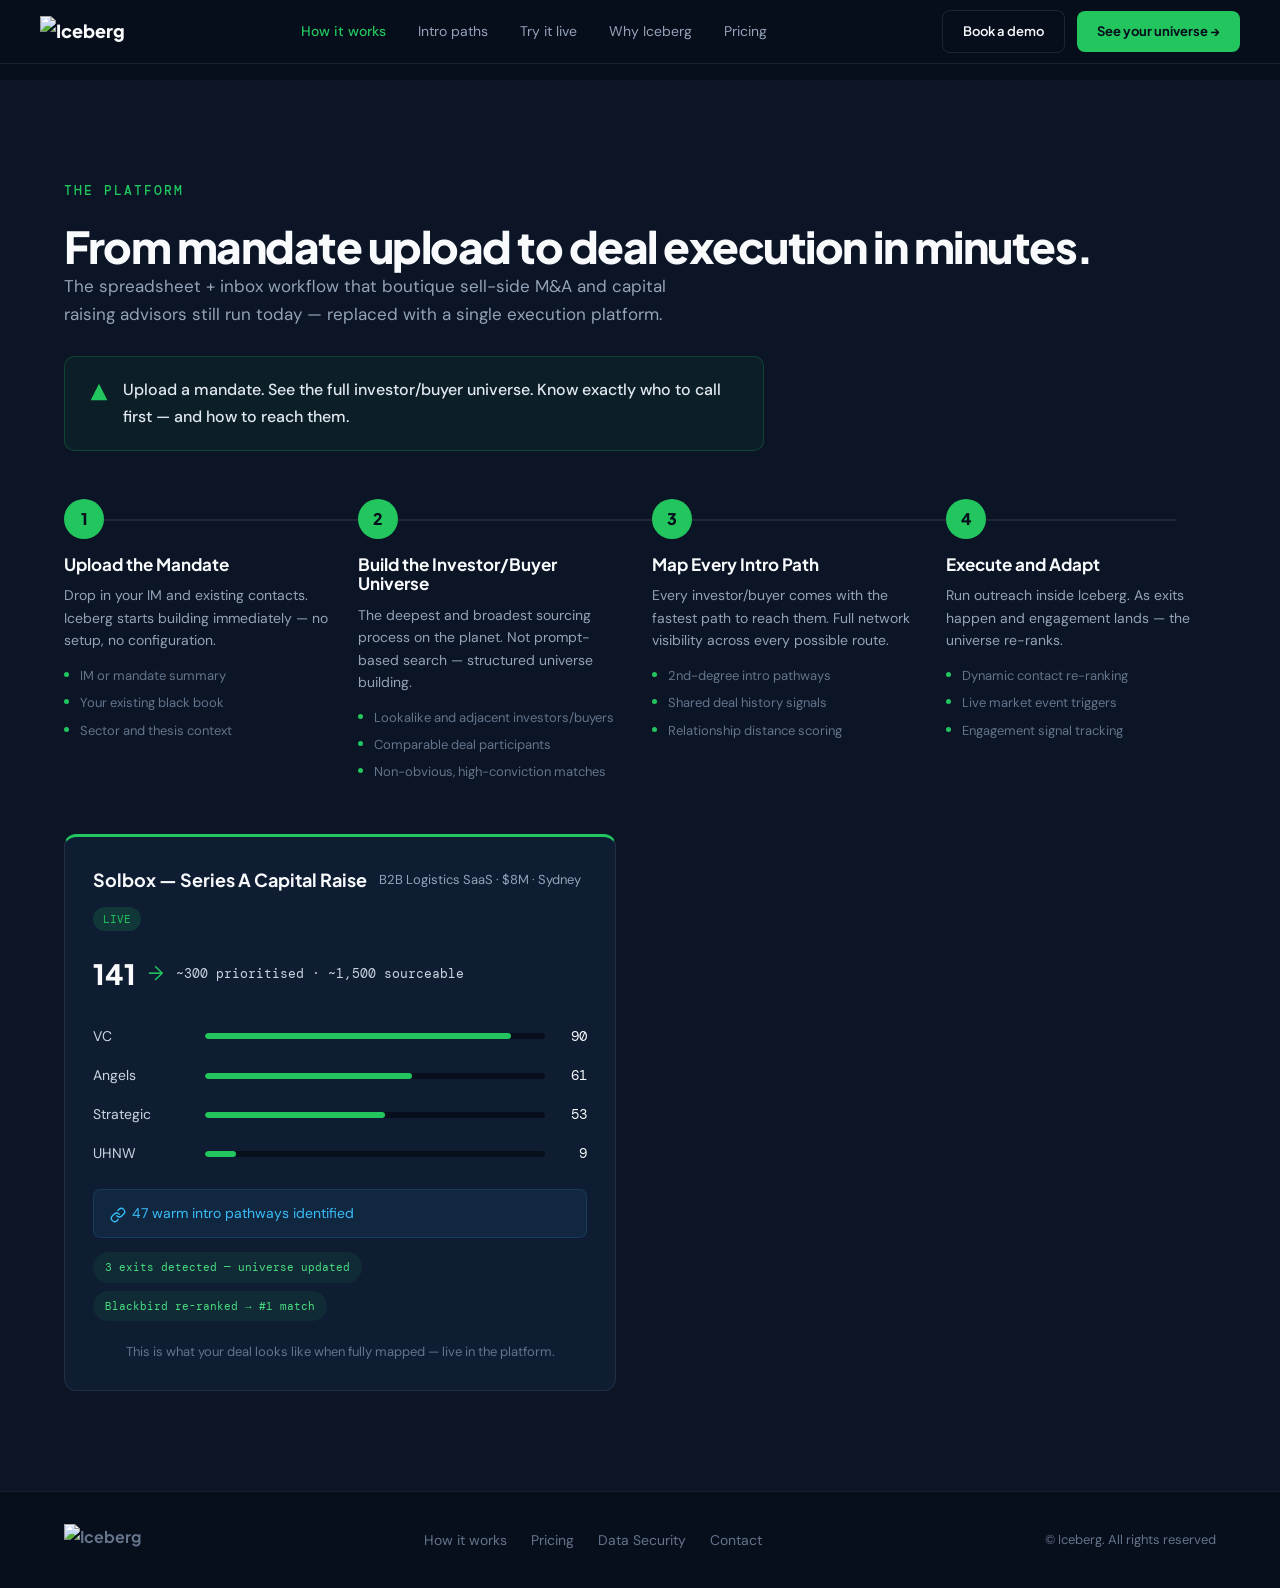
==== commit 1c70206b: "Update logo image and footer copyright text in how-it-works.html" ====
--- a/how-it-works.html
+++ b/how-it-works.html
@@ -14,13 +14,7 @@
 <nav class="nav" id="nav">
   <div class="nav-inner">
     <a href="index.html" class="nav-logo">
-      <div class="nav-logo-icon">
-        <svg viewBox="0 0 24 24" fill="none" xmlns="http://www.w3.org/2000/svg">
-          <path d="M12 2L2 22h20L12 2z" fill="#070E1C" stroke="#070E1C" stroke-width="1.5"/>
-          <path d="M12 8L6 20h12L12 8z" fill="#070E1C"/>
-        </svg>
-      </div>
-      Iceberg
+      <img src="https://ik.imagekit.io/2z8yysunx/JRNY/Richard%20Property%20Advisers/Landing%20Page/Iceberg/Iceberg%20logo.png" alt="Iceberg" style="height:32px;">
     </a>
     <div class="nav-links">
       <a href="how-it-works.html" class="active">How it works</a>
@@ -147,13 +141,7 @@
   <div class="container">
     <div class="footer-inner">
       <div class="footer-logo">
-        <div class="nav-logo-icon">
-          <svg viewBox="0 0 24 24" fill="none" xmlns="http://www.w3.org/2000/svg">
-            <path d="M12 2L2 22h20L12 2z" fill="#070E1C" stroke="#070E1C" stroke-width="1.5"/>
-            <path d="M12 8L6 20h12L12 8z" fill="#070E1C"/>
-          </svg>
-        </div>
-        Iceberg
+        <img src="https://ik.imagekit.io/2z8yysunx/JRNY/Richard%20Property%20Advisers/Landing%20Page/Iceberg/Iceberg%20logo.png" alt="Iceberg" style="height:32px;">
       </div>
       <div class="footer-links">
         <a href="how-it-works.html">How it works</a>
@@ -161,7 +149,7 @@
         <a href="#">Data Security</a>
         <a href="#">Contact</a>
       </div>
-      <div class="footer-copy">&copy; 2026 Iceberg Intelligence Pty Ltd</div>
+      <div class="footer-copy">&copy; Iceberg. All rights reserved</div>
     </div>
   </div>
 </footer>
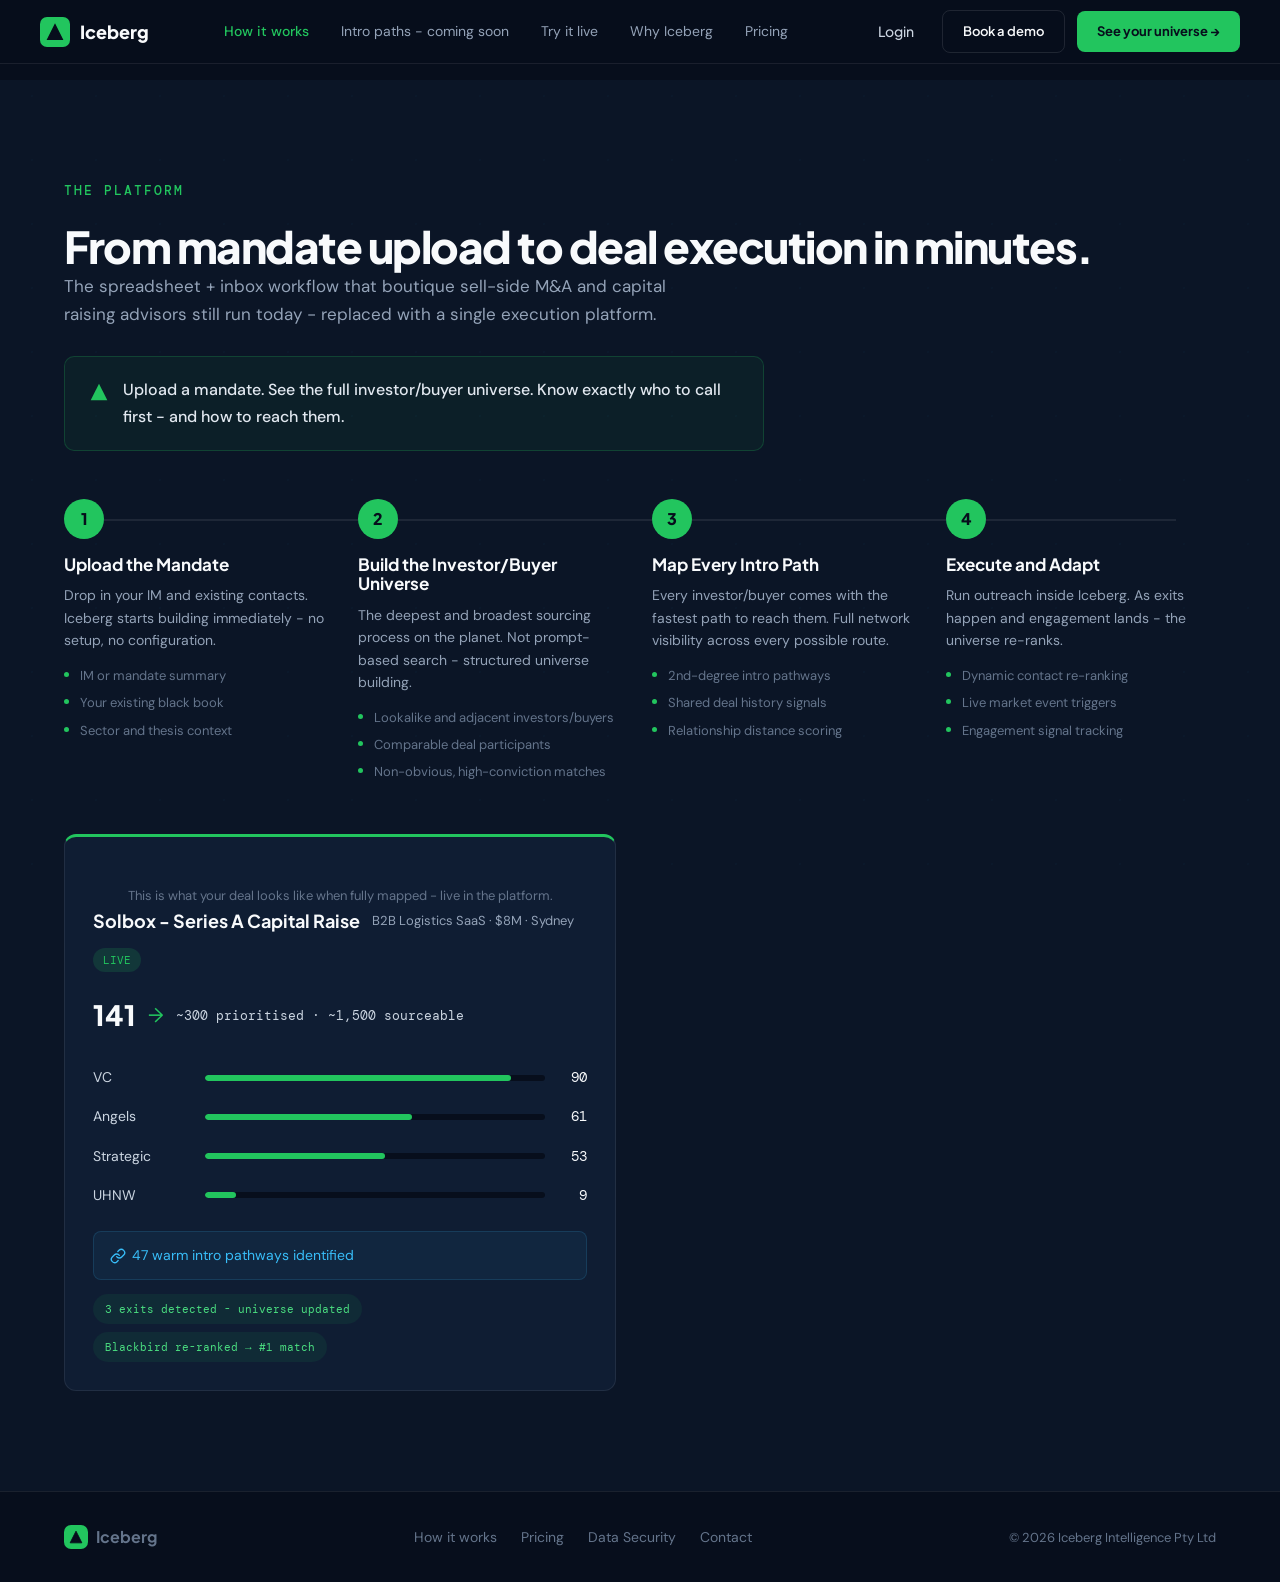
==== commit cf8a4753: "Add files via upload" ====
--- a/how-it-works.html
+++ b/how-it-works.html
@@ -14,16 +14,23 @@
 <nav class="nav" id="nav">
   <div class="nav-inner">
     <a href="index.html" class="nav-logo">
-      <img src="https://ik.imagekit.io/2z8yysunx/JRNY/Richard%20Property%20Advisers/Landing%20Page/Iceberg/Iceberg%20logo.png" alt="Iceberg" style="height:32px;">
+      <div class="nav-logo-icon">
+        <svg viewBox="0 0 24 24" fill="none" xmlns="http://www.w3.org/2000/svg">
+          <path d="M12 2L2 22h20L12 2z" fill="#070E1C" stroke="#070E1C" stroke-width="1.5"/>
+          <path d="M12 8L6 20h12L12 8z" fill="#070E1C"/>
+        </svg>
+      </div>
+      Iceberg
     </a>
     <div class="nav-links">
       <a href="how-it-works.html" class="active">How it works</a>
-      <a href="intro-paths.html">Intro paths</a>
+      <a href="intro-paths.html">Intro paths - coming soon</a>
       <a href="try-it-live.html">Try it live</a>
       <a href="why-iceberg.html">Why Iceberg</a>
       <a href="pricing.html">Pricing</a>
     </div>
     <div class="nav-ctas">
+      <a href="#" class="btn-ghost">Login</a>
       <a href="#" class="btn-secondary">Book a demo</a>
       <a href="try-it-live.html" class="btn-primary">See your universe &rarr;</a>
     </div>
@@ -38,16 +45,16 @@
   <div class="container">
     <div class="section-label fade-up">THE PLATFORM</div>
     <h2 class="fade-up">From mandate upload to deal execution in minutes.</h2>
-    <p class="how-sub fade-up">The spreadsheet + inbox workflow that boutique sell-side M&amp;A and capital raising advisors still run today &mdash; replaced with a single execution platform.</p>
+    <p class="how-sub fade-up">The spreadsheet + inbox workflow that boutique sell-side M&amp;A and capital raising advisors still run today - replaced with a single execution platform.</p>
     <div class="core-promise fade-up">
       <span class="core-promise-icon"><svg width="20" height="20" viewBox="0 0 24 24" fill="var(--green)" stroke="none"><polygon points="12,2 2,22 22,22"/></svg></span>
-      <p>Upload a mandate. See the full investor/buyer universe. Know exactly who to call first &mdash; and how to reach them.</p>
+      <p>Upload a mandate. See the full investor/buyer universe. Know exactly who to call first - and how to reach them.</p>
     </div>
     <div class="steps-row">
       <div class="step-card fade-up">
         <div class="step-num">1</div>
         <h4>Upload the Mandate</h4>
-        <p>Drop in your IM and existing contacts. Iceberg starts building immediately &mdash; no setup, no configuration.</p>
+        <p>Drop in your IM and existing contacts. Iceberg starts building immediately - no setup, no configuration.</p>
         <ul class="step-list">
           <li>IM or mandate summary</li>
           <li>Your existing black book</li>
@@ -57,7 +64,7 @@
       <div class="step-card fade-up">
         <div class="step-num">2</div>
         <h4>Build the Investor/Buyer Universe</h4>
-        <p>The deepest and broadest sourcing process on the planet. Not prompt-based search &mdash; structured universe building.</p>
+        <p>The deepest and broadest sourcing process on the planet. Not prompt-based search - structured universe building.</p>
         <ul class="step-list">
           <li>Lookalike and adjacent investors/buyers</li>
           <li>Comparable deal participants</li>
@@ -77,7 +84,7 @@
       <div class="step-card fade-up">
         <div class="step-num">4</div>
         <h4>Execute and Adapt</h4>
-        <p>Run outreach inside Iceberg. As exits happen and engagement lands &mdash; the universe re-ranks.</p>
+        <p>Run outreach inside Iceberg. As exits happen and engagement lands - the universe re-ranks.</p>
         <ul class="step-list">
           <li>Dynamic contact re-ranking</li>
           <li>Live market event triggers</li>
@@ -89,8 +96,9 @@
     <!-- Universe map card + video -->
     <div class="universe-split fade-up">
       <div class="universe-card">
+        <p class="universe-card-caption">This is what your deal looks like when fully mapped - live in the platform.</p>
         <div class="universe-card-header">
-          <span class="universe-card-title">Solbox &mdash; Series A Capital Raise</span>
+          <span class="universe-card-title">Solbox - Series A Capital Raise</span>
           <span class="universe-card-meta">B2B Logistics SaaS &middot; $8M &middot; Sydney</span>
           <span class="badge-live">LIVE</span>
         </div>
@@ -123,10 +131,9 @@
         </div>
         <div class="universe-intro-callout"><svg width="16" height="16" viewBox="0 0 24 24" fill="none" stroke="var(--blue)" stroke-width="2" stroke-linecap="round" stroke-linejoin="round" style="display:inline;vertical-align:middle;margin-right:6px;"><path d="M10 13a5 5 0 0 0 7.54.54l3-3a5 5 0 0 0-7.07-7.07l-1.72 1.71"/><path d="M14 11a5 5 0 0 0-7.54-.54l-3 3a5 5 0 0 0 7.07 7.07l1.71-1.71"/></svg>47 warm intro pathways identified</div>
         <div class="universe-chips">
-          <span class="universe-chip">3 exits detected &mdash; universe updated</span>
+          <span class="universe-chip">3 exits detected - universe updated</span>
           <span class="universe-chip">Blackbird re-ranked &rarr; #1 match</span>
         </div>
-        <p class="universe-card-caption">This is what your deal looks like when fully mapped &mdash; live in the platform.</p>
       </div>
       <div class="universe-split-video">
         <video autoplay muted loop playsinline>
@@ -141,7 +148,13 @@
   <div class="container">
     <div class="footer-inner">
       <div class="footer-logo">
-        <img src="https://ik.imagekit.io/2z8yysunx/JRNY/Richard%20Property%20Advisers/Landing%20Page/Iceberg/Iceberg%20logo.png" alt="Iceberg" style="height:32px;">
+        <div class="nav-logo-icon">
+          <svg viewBox="0 0 24 24" fill="none" xmlns="http://www.w3.org/2000/svg">
+            <path d="M12 2L2 22h20L12 2z" fill="#070E1C" stroke="#070E1C" stroke-width="1.5"/>
+            <path d="M12 8L6 20h12L12 8z" fill="#070E1C"/>
+          </svg>
+        </div>
+        Iceberg
       </div>
       <div class="footer-links">
         <a href="how-it-works.html">How it works</a>
@@ -149,7 +162,7 @@
         <a href="#">Data Security</a>
         <a href="#">Contact</a>
       </div>
-      <div class="footer-copy">&copy; Iceberg. All rights reserved</div>
+      <div class="footer-copy">&copy; 2026 Iceberg Intelligence Pty Ltd</div>
     </div>
   </div>
 </footer>
--- a/styles.css
+++ b/styles.css
@@ -108,6 +108,22 @@
   transition: border-color 0.2s, background 0.2s;
 }
 .btn-secondary:hover { border-color: rgba(255,255,255,0.25); background: rgba(255,255,255,0.04); }
+.btn-ghost {
+  display: inline-flex;
+  align-items: center;
+  background: transparent;
+  color: var(--text-200);
+  font-family: 'Plus Jakarta Sans', sans-serif;
+  font-weight: 500;
+  font-size: 14px;
+  padding: 10px 16px;
+  border-radius: 8px;
+  border: none;
+  cursor: pointer;
+  transition: color 0.2s;
+  text-decoration: none;
+}
+.btn-ghost:hover { color: var(--text-white); }
 
 /* ========== ANIMATIONS ========== */
 .fade-up {
@@ -310,14 +326,14 @@
 }
 .hero-stat-value {
   font-family: 'Plus Jakarta Sans', sans-serif;
-  font-weight: 800;
-  font-size: 24px;
+  font-weight: 700;
+  font-size: 18px;
   color: var(--green);
 }
 .hero-stat-label {
-  font-size: 13px;
+  font-size: 12px;
   color: var(--text-400);
-  margin-top: 4px;
+  margin-top: 3px;
 }
 
 /* Hero video */
@@ -446,6 +462,14 @@
   color: var(--text-400);
   white-space: nowrap;
   opacity: 0.6;
+}
+.trust-logo-placeholder {
+  background: var(--bg-700);
+  border: 1px solid var(--border);
+  border-radius: 8px;
+  padding: 8px 20px !important;
+  font-size: 14px !important;
+  letter-spacing: 0.5px;
 }
 
 /* ========== 05 — DEAL ASSISTANT ========== */
@@ -681,6 +705,29 @@
   gap: 12px;
   flex-wrap: wrap;
 }
+.deal-result-next-step {
+  margin-top: 24px;
+  padding: 28px;
+  background: linear-gradient(135deg, rgba(34,197,94,0.08), rgba(34,197,94,0.02));
+  border: 1px solid var(--border-green);
+  border-radius: 14px;
+}
+.deal-result-next-step-inner {
+  display: flex;
+  gap: 16px;
+  align-items: flex-start;
+  margin-bottom: 20px;
+}
+.deal-result-next-icon {
+  flex-shrink: 0;
+  width: 44px;
+  height: 44px;
+  display: flex;
+  align-items: center;
+  justify-content: center;
+  background: rgba(34,197,94,0.1);
+  border-radius: 10px;
+}
 .deal-loading {
   display: none;
   text-align: center;
@@ -2912,6 +2959,16 @@
   color: var(--green);
   font-size: 15px;
 }
+.pricing-callout-block {
+  display: flex;
+  align-items: flex-start;
+  gap: 12px;
+  margin-top: 20px;
+  padding: 20px 24px;
+  background: rgba(34,197,94,0.06);
+  border: 1px solid var(--border-green);
+  border-radius: 12px;
+}
 .pilot-card {
   background: linear-gradient(135deg, var(--bg-700), rgba(34,197,94,0.06));
   border-color: var(--border-green);
@@ -3222,6 +3279,24 @@
   color: var(--text-300);
   line-height: 1.6;
 }
+.value-card-screenshot {
+  margin-top: 16px;
+}
+.screenshot-placeholder {
+  width: 100%;
+  aspect-ratio: 16 / 10;
+  background: var(--bg-700);
+  border: 1px dashed var(--border);
+  border-radius: 8px;
+  display: flex;
+  align-items: center;
+  justify-content: center;
+}
+.screenshot-placeholder span {
+  font-size: 13px;
+  color: var(--text-400);
+  font-family: 'DM Mono', monospace;
+}
 @media (max-width: 768px) {
   .value-grid { grid-template-columns: 1fr; }
 }
